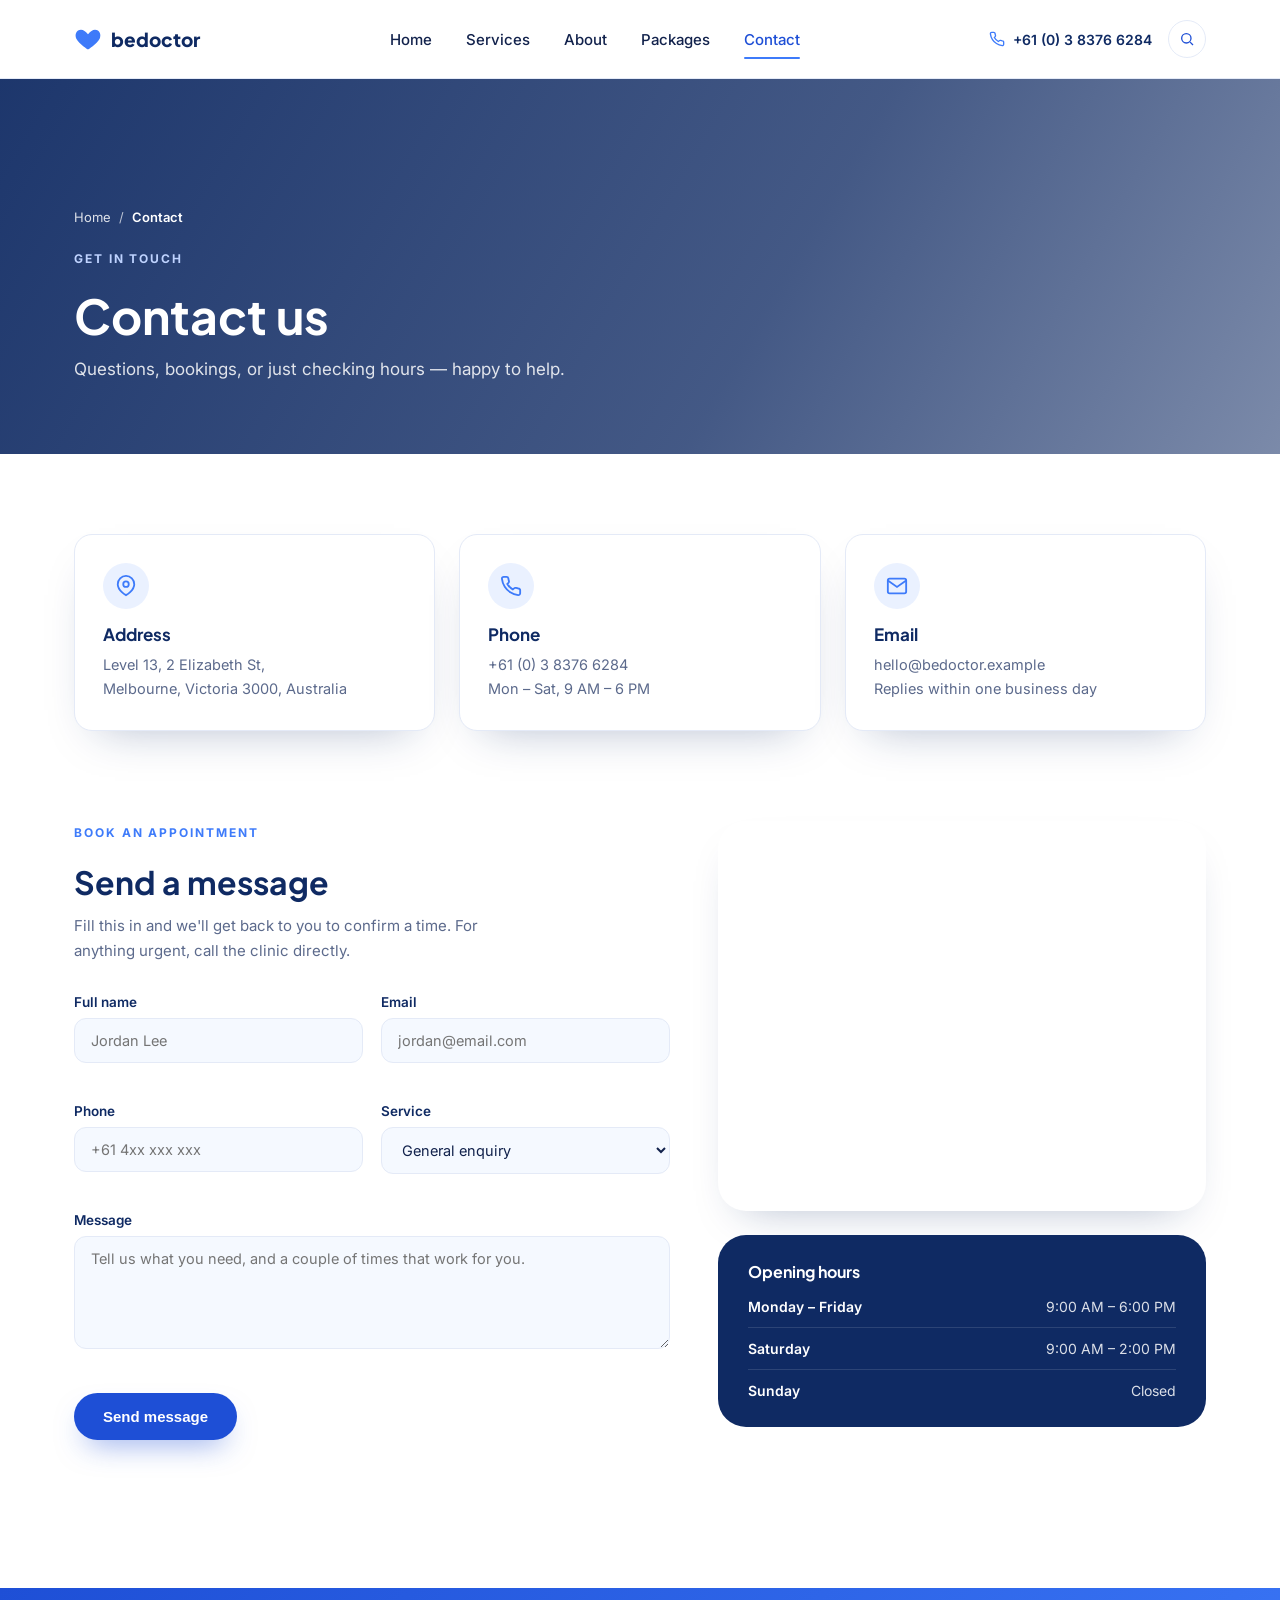
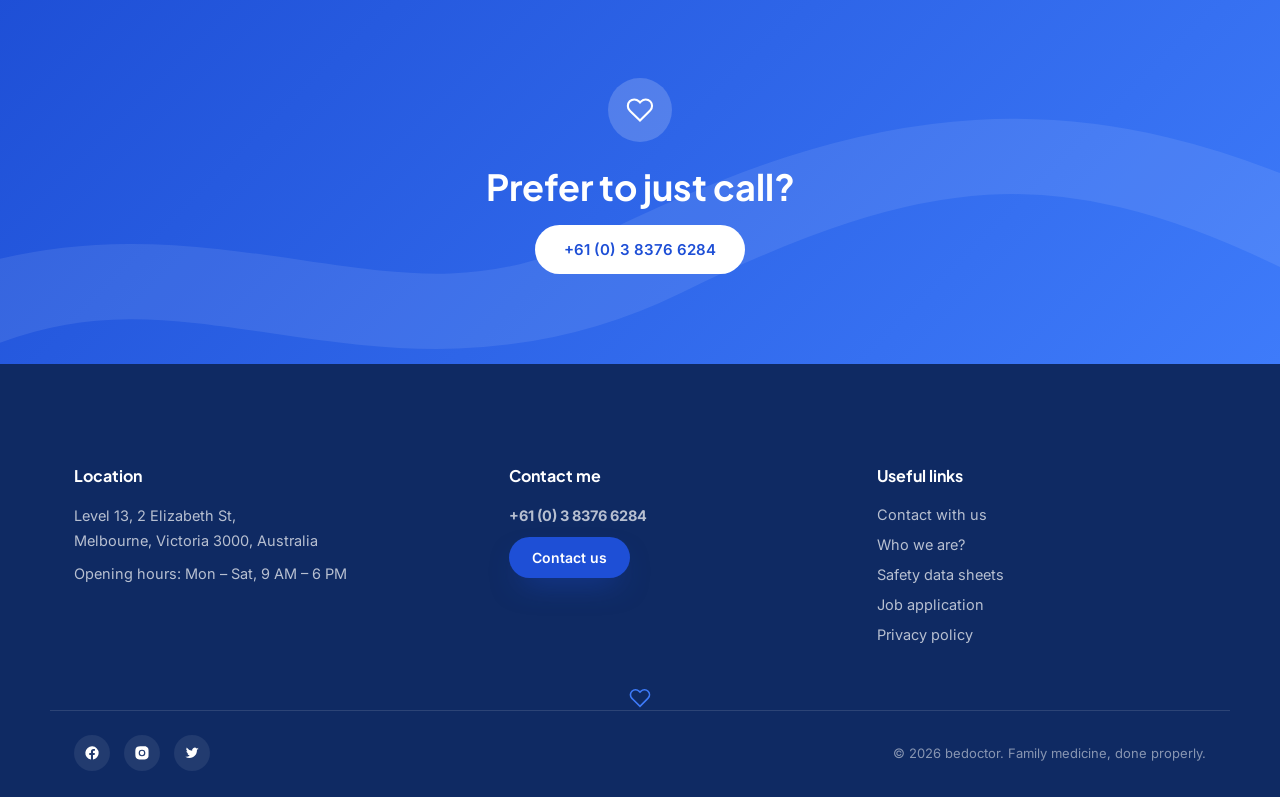
==== contact.html @ 6c44b344 "pages updated" ====
<!DOCTYPE html>
<html lang="en">
<head>
<meta charset="UTF-8">
<meta name="viewport" content="width=device-width, initial-scale=1.0">
<title>Contact — Bedoctor</title>
<link rel="preconnect" href="https://fonts.googleapis.com">
<link rel="preconnect" href="https://fonts.gstatic.com" crossorigin>
<link href="https://fonts.googleapis.com/css2?family=Plus+Jakarta+Sans:wght@400;500;600;700;800&family=Inter:wght@400;500;600&display=swap" rel="stylesheet">
<link rel="stylesheet" href="styles.css">
</head>
<body>

<header class="site-header" id="siteHeader">
  <div class="container header-inner">
    <a href="index.html" class="logo">
      <svg width="28" height="28" viewBox="0 0 24 24" fill="none" xmlns="http://www.w3.org/2000/svg">
        <path d="M12 21s-7.5-4.7-10-9.3C.4 8.1 2 4 6 4c2.2 0 3.7 1.3 6 4 2.3-2.7 3.8-4 6-4 4 0 5.6 4.1 4 7.7C19.5 16.3 12 21 12 21z" fill="url(#g)"/>
        <defs><linearGradient id="g" x1="0" y1="0" x2="24" y2="24"><stop stop-color="#3E7BFA"/><stop offset="1" stop-color="#1E4FD6"/></linearGradient></defs>
      </svg>
      <span>bedoctor</span>
    </a>

    <nav class="main-nav" id="mainNav">
      <a href="index.html">Home</a>
      <a href="index.html#services">Services</a>
      <a href="index.html#about">About</a>
      <a href="index.html#pricing">Packages</a>
      <a href="contact.html" class="active">Contact</a>
    </nav>

    <div class="header-actions">
      <div class="header-phone">
        <svg width="16" height="16" viewBox="0 0 24 24" fill="none" stroke="currentColor" stroke-width="2"><path d="M22 16.9v3a2 2 0 0 1-2.2 2 19.8 19.8 0 0 1-8.6-3.1 19.5 19.5 0 0 1-6-6A19.8 19.8 0 0 1 2.1 4.2 2 2 0 0 1 4.1 2h3a2 2 0 0 1 2 1.7c.1.9.3 1.8.6 2.7a2 2 0 0 1-.5 2.1L8 9.8a16 16 0 0 0 6 6l1.3-1.2a2 2 0 0 1 2.1-.5c.9.3 1.8.5 2.7.6a2 2 0 0 1 1.9 2.2z"/></svg>
        <span>+61 (0) 3 8376 6284</span>
      </div>
      <button class="btn-icon" aria-label="Search">
        <svg width="16" height="16" viewBox="0 0 24 24" fill="none" stroke="currentColor" stroke-width="2"><circle cx="11" cy="11" r="7"/><line x1="21" y1="21" x2="16.65" y2="16.65"/></svg>
      </button>
      <button class="hamburger" id="hamburger" aria-label="Menu" aria-expanded="false">
        <span></span><span></span><span></span>
      </button>
    </div>
  </div>
</header>


<section class="page-hero page-hero--compact">
  <div class="page-hero-bg" style="background-image:url('https://images.unsplash.com/photo-1519494026892-80bbd2d6fd0d?auto=format&fit=crop&w=1400&q=80')"></div>
  <div class="page-hero-overlay"></div>
  <div class="container page-hero-inner">
    <nav class="breadcrumb" aria-label="Breadcrumb">
      <a href="index.html">Home</a>
      <span>/</span>
      <span>Contact</span>
    </nav>
    <span class="eyebrow">GET IN TOUCH</span>
    <h1>Contact us</h1>
    <p class="page-hero-tagline">Questions, bookings, or just checking hours &mdash; happy to help.</p>
  </div>
</section>

<section class="contact-info">
  <div class="container contact-info-grid" data-reveal>
    <div class="contact-info-card">
      <span class="contact-icon"><svg width="22" height="22" viewBox="0 0 24 24" fill="none" stroke="#3E7BFA" stroke-width="2"><path d="M21 10c0 7-9 12-9 12s-9-5-9-12a9 9 0 0 1 18 0z"/><circle cx="12" cy="10" r="3"/></svg></span>
      <h3>Address</h3>
      <p>Level 13, 2 Elizabeth St,<br>Melbourne, Victoria 3000, Australia</p>
    </div>
    <div class="contact-info-card">
      <span class="contact-icon"><svg width="22" height="22" viewBox="0 0 24 24" fill="none" stroke="#3E7BFA" stroke-width="2"><path d="M22 16.9v3a2 2 0 0 1-2.2 2 19.8 19.8 0 0 1-8.6-3.1 19.5 19.5 0 0 1-6-6A19.8 19.8 0 0 1 2.1 4.2 2 2 0 0 1 4.1 2h3a2 2 0 0 1 2 1.7c.1.9.3 1.8.6 2.7a2 2 0 0 1-.5 2.1L8 9.8a16 16 0 0 0 6 6l1.3-1.2a2 2 0 0 1 2.1-.5c.9.3 1.8.5 2.7.6a2 2 0 0 1 1.9 2.2z"/></svg></span>
      <h3>Phone</h3>
      <p>+61 (0) 3 8376 6284<br>Mon &ndash; Sat, 9 AM &ndash; 6 PM</p>
    </div>
    <div class="contact-info-card">
      <span class="contact-icon"><svg width="22" height="22" viewBox="0 0 24 24" fill="none" stroke="#3E7BFA" stroke-width="2"><path d="M4 4h16v16H4z" opacity="0"/><path d="M22 6l-10 7L2 6"/><rect x="2" y="4" width="20" height="16" rx="2"/></svg></span>
      <h3>Email</h3>
      <p>hello@bedoctor.example<br>Replies within one business day</p>
    </div>
  </div>
</section>

<section class="contact-main">
  <div class="container contact-main-grid" data-reveal>
    <div class="contact-form-wrap">
      <span class="eyebrow">BOOK AN APPOINTMENT</span>
      <h2>Send a message</h2>
      <p class="contact-form-intro">Fill this in and we'll get back to you to confirm a time. For anything urgent, call the clinic directly.</p>

      <form id="contactForm" class="contact-form" novalidate>
        <div class="form-row">
          <div class="form-field">
            <label for="fullName">Full name</label>
            <input type="text" id="fullName" name="fullName" placeholder="Jordan Lee" required>
            <span class="field-error" id="err-fullName"></span>
          </div>
          <div class="form-field">
            <label for="email">Email</label>
            <input type="email" id="email" name="email" placeholder="jordan@email.com" required>
            <span class="field-error" id="err-email"></span>
          </div>
        </div>
        <div class="form-row">
          <div class="form-field">
            <label for="phone">Phone</label>
            <input type="tel" id="phone" name="phone" placeholder="+61 4xx xxx xxx">
            <span class="field-error" id="err-phone"></span>
          </div>
          <div class="form-field">
            <label for="service">Service</label>
            <select id="service" name="service">
              <option value="">General enquiry</option>
              <option value="Dental Department">Dental Department</option>
              <option value="Cardiology">Cardiology</option>
              <option value="Pediatrics">Pediatrics</option>
              <option value="X-Ray">X-Ray</option>
              <option value="Ear Treatment">Ear Treatment</option>
              <option value="Pregnancy">Pregnancy</option>
            </select>
          </div>
        </div>
        <div class="form-field">
          <label for="message">Message</label>
          <textarea id="message" name="message" rows="5" placeholder="Tell us what you need, and a couple of times that work for you." required></textarea>
          <span class="field-error" id="err-message"></span>
        </div>

        <button type="submit" class="btn btn-primary">Send message</button>
        <p class="form-status" id="formStatus" role="status" aria-live="polite"></p>
      </form>
    </div>

    <div class="contact-map-wrap">
      <div class="contact-map">
        <iframe
          title="Clinic location map"
          src="https://www.openstreetmap.org/export/embed.html?bbox=144.9531%2C-37.8236%2C144.9731%2C-37.8036&amp;layer=mapnik&amp;marker=-37.8136%2C144.9631"
          loading="lazy"
          referrerpolicy="no-referrer-when-downgrade">
        </iframe>
      </div>
      <div class="contact-hours-card">
        <h3>Opening hours</h3>
        <ul class="hours-list">
          <li><span>Monday &ndash; Friday</span><span>9:00 AM &ndash; 6:00 PM</span></li>
          <li><span>Saturday</span><span>9:00 AM &ndash; 2:00 PM</span></li>
          <li><span>Sunday</span><span>Closed</span></li>
        </ul>
      </div>
    </div>
  </div>
</section>

<section class="cta">
  <div class="cta-pattern" aria-hidden="true">
    <svg width="100%" height="100%" viewBox="0 0 600 300" preserveAspectRatio="none"><path d="M-20 260 C 100 180, 180 320, 300 220 S 500 100, 620 200" stroke="rgba(255,255,255,0.15)" stroke-width="60" fill="none"/></svg>
  </div>
  <div class="container cta-inner" data-reveal>
    <span class="cta-icon"><svg width="28" height="28" viewBox="0 0 24 24" fill="none" stroke="#fff" stroke-width="1.8"><path d="M20.8 4.6a5.5 5.5 0 0 0-7.8 0L12 5.6l-1-1a5.5 5.5 0 0 0-7.8 7.8l1 1L12 21l7.8-7.8 1-1a5.5 5.5 0 0 0 0-7.6z"/></svg></span>
    <h2>Prefer to just call?</h2>
    <a href="tel:+61383766284" class="btn btn-white">+61 (0) 3 8376 6284</a>
  </div>
</section>

<footer class="site-footer">
  <div class="container footer-grid">
    <div class="footer-col">
      <h4>Location</h4>
      <p>Level 13, 2 Elizabeth St,<br>Melbourne, Victoria 3000, Australia</p>
      <p class="footer-hours">Opening hours: Mon &ndash; Sat, 9 AM &ndash; 6 PM</p>
    </div>
    <div class="footer-col">
      <h4>Contact me</h4>
      <p class="footer-phone">+61 (0) 3 8376 6284</p>
      <a href="contact.html" class="btn btn-primary btn-sm">Contact us</a>
    </div>
    <div class="footer-col">
      <h4>Useful links</h4>
      <ul class="footer-links">
        <li><a href="contact.html">Contact with us</a></li>
        <li><a href="index.html#about">Who we are?</a></li>
        <li><a href="#">Safety data sheets</a></li>
        <li><a href="#">Job application</a></li>
        <li><a href="#">Privacy policy</a></li>
      </ul>
    </div>
  </div>

  <div class="footer-social">
    <svg width="22" height="22" viewBox="0 0 24 24" fill="none" stroke="#3E7BFA" stroke-width="1.8"><path d="M20.8 4.6a5.5 5.5 0 0 0-7.8 0L12 5.6l-1-1a5.5 5.5 0 0 0-7.8 7.8l1 1L12 21l7.8-7.8 1-1a5.5 5.5 0 0 0 0-7.6z"/></svg>
  </div>

  <div class="container footer-bottom">
    <div class="footer-social-links">
      <a href="#" aria-label="Facebook"><svg width="16" height="16" viewBox="0 0 24 24" fill="currentColor"><path d="M22 12a10 10 0 1 0-11.6 9.9v-7H7.9V12h2.5V9.8c0-2.5 1.5-3.9 3.8-3.9 1.1 0 2.2.2 2.2.2v2.4h-1.3c-1.2 0-1.6.8-1.6 1.6V12h2.8l-.4 2.9h-2.4v7A10 10 0 0 0 22 12z"/></svg></a>
      <a href="#" aria-label="Instagram"><svg width="16" height="16" viewBox="0 0 24 24" fill="currentColor"><path d="M12 2c2.7 0 3.1 0 4.1.06 1.1.05 1.8.2 2.4.45.7.27 1.2.62 1.7 1.13.5.5.86 1 1.13 1.7.24.6.4 1.3.45 2.4.05 1 .06 1.4.06 4.1s0 3.1-.06 4.1c-.05 1.1-.2 1.8-.45 2.4a4.6 4.6 0 0 1-1.13 1.7c-.5.5-1 .86-1.7 1.13-.6.24-1.3.4-2.4.45-1 .05-1.4.06-4.1.06s-3.1 0-4.1-.06c-1.1-.05-1.8-.2-2.4-.45a4.6 4.6 0 0 1-1.7-1.13 4.6 4.6 0 0 1-1.13-1.7c-.24-.6-.4-1.3-.45-2.4C2 15.1 2 14.7 2 12s0-3.1.06-4.1c.05-1.1.2-1.8.45-2.4.27-.7.62-1.2 1.13-1.7.5-.5 1-.86 1.7-1.13.6-.24 1.3-.4 2.4-.45C8.9 2 9.3 2 12 2zm0 5a5 5 0 1 0 0 10 5 5 0 0 0 0-10zm0 8.2a3.2 3.2 0 1 1 0-6.4 3.2 3.2 0 0 1 0 6.4zm5.2-8.4a1.2 1.2 0 1 1-2.4 0 1.2 1.2 0 0 1 2.4 0z"/></svg></a>
      <a href="#" aria-label="Twitter"><svg width="16" height="16" viewBox="0 0 24 24" fill="currentColor"><path d="M22 5.9c-.7.3-1.5.5-2.3.6.8-.5 1.5-1.3 1.8-2.3-.8.5-1.6.8-2.5 1a4 4 0 0 0-6.8 3.6A11.2 11.2 0 0 1 4 3.9a4 4 0 0 0 1.2 5.3c-.6 0-1.2-.2-1.7-.5v.1a4 4 0 0 0 3.2 3.9 4 4 0 0 1-1.8.1 4 4 0 0 0 3.7 2.8A8 8 0 0 1 2 17.6a11.3 11.3 0 0 0 6.1 1.8c7.3 0 11.3-6 11.3-11.3v-.5c.8-.5 1.5-1.2 2-2z"/></svg></a>
    </div>
    <p class="copyright">&copy; 2026 bedoctor. Family medicine, done properly.</p>
  </div>
</footer>

<script src="script.js"></script>
</body>
</html>
---- styles.css ----
/* =========================================================
   Tokens
========================================================= */
:root{
  --blue-900:#0F2A63;
  --blue-700:#1E4FD6;
  --blue-500:#3E7BFA;
  --blue-100:#EAF1FF;
  --blue-050:#F5F9FF;
  --ink:#12224C;
  --ink-soft:#5C6A8C;
  --white:#FFFFFF;
  --line:#E4EAF7;

  --font-display:'Plus Jakarta Sans', sans-serif;
  --font-body:'Inter', sans-serif;

  --radius-lg:28px;
  --radius-md:18px;
  --radius-sm:12px;

  --shadow-card: 0 20px 45px -25px rgba(15,42,99,0.35);
  --container: 1180px;
}

*,*::before,*::after{ box-sizing:border-box; }
html{ scroll-behavior:smooth; }
body{
  margin:0;
  font-family:var(--font-body);
  color:var(--ink);
  background:var(--white);
  -webkit-font-smoothing:antialiased;
}
img{ max-width:100%; display:block; }
a{ color:inherit; text-decoration:none; }
ul{ margin:0; padding:0; list-style:none; }
h1,h2,h3{ font-family:var(--font-display); margin:0; color:var(--blue-900); line-height:1.15; }
p{ margin:0; color:var(--ink-soft); line-height:1.7; }

.container{
  width:100%;
  max-width:var(--container);
  margin:0 auto;
  padding:0 24px;
}

.text-accent{ color:var(--blue-500); }

/* reveal-on-scroll */
[data-reveal]{
  opacity:0;
  transform:translateY(24px);
  transition:opacity .7s ease, transform .7s ease;
}
[data-reveal].is-visible{
  opacity:1;
  transform:translateY(0);
}
@media (prefers-reduced-motion:reduce){
  [data-reveal]{ opacity:1; transform:none; transition:none; }
  html{ scroll-behavior:auto; }
}

/* =========================================================
   Buttons
========================================================= */
.btn{
  display:inline-flex;
  align-items:center;
  justify-content:center;
  gap:8px;
  padding:14px 28px;
  border-radius:999px;
  font-weight:600;
  font-size:15px;
  border:1px solid transparent;
  cursor:pointer;
  transition:transform .2s ease, box-shadow .2s ease, background .2s ease, color .2s ease;
  white-space:nowrap;
}
.btn:focus-visible{ outline:3px solid var(--blue-500); outline-offset:3px; }
.btn-primary{
  background:var(--blue-700);
  color:var(--white);
  box-shadow:0 14px 30px -12px rgba(30,79,214,0.55);
}
.btn-primary:hover{ transform:translateY(-2px); box-shadow:0 18px 34px -12px rgba(30,79,214,0.6); }
.btn-ghost{
  background:transparent;
  color:var(--blue-900);
  border-color:var(--line);
}
.btn-ghost:hover{ border-color:var(--blue-500); color:var(--blue-700); }
.btn-outline{
  width:100%;
  background:var(--white);
  color:var(--blue-700);
  border-color:var(--blue-100);
}
.btn-outline:hover{ background:var(--blue-100); }
.btn-white{
  background:var(--white);
  color:var(--blue-700);
}
.btn-white:hover{ transform:translateY(-2px); }
.btn-sm{ padding:11px 22px; font-size:14px; }

/* =========================================================
   Header
========================================================= */
.site-header{
  position:sticky; top:0; z-index:100;
  background:rgba(255,255,255,0.85);
  backdrop-filter:blur(10px);
  border-bottom:1px solid var(--line);
}
.header-inner{
  display:flex; align-items:center; justify-content:space-between;
  height:78px;
}
.logo{ display:flex; align-items:center; gap:9px; font-family:var(--font-display); font-weight:800; font-size:19px; color:var(--blue-900); }
.main-nav{ display:flex; align-items:center; gap:34px; }
.main-nav a{ font-size:15px; font-weight:500; color:var(--ink); position:relative; padding:6px 0; }
.main-nav a.active,
.main-nav a:hover{ color:var(--blue-700); }
.main-nav a.active::after{
  content:''; position:absolute; left:0; right:0; bottom:-4px; height:2px; background:var(--blue-500); border-radius:2px;
}
.header-actions{ display:flex; align-items:center; gap:16px; }
.header-phone{ display:flex; align-items:center; gap:8px; font-weight:600; font-size:14px; color:var(--blue-900); }
.header-phone svg{ color:var(--blue-500); }
.btn-icon{
  width:38px; height:38px; border-radius:50%;
  border:1px solid var(--line); background:var(--white);
  display:flex; align-items:center; justify-content:center; color:var(--blue-700); cursor:pointer;
}
.hamburger{ display:none; flex-direction:column; gap:5px; width:38px; height:38px; border:none; background:none; cursor:pointer; align-items:center; justify-content:center; }
.hamburger span{ width:20px; height:2px; background:var(--blue-900); border-radius:2px; transition:.25s; }

/* =========================================================
   Hero
========================================================= */
.hero{
  position:relative;
  background:radial-gradient(circle at 18% 20%, #FDEDE6 0%, rgba(253,237,230,0) 45%), var(--blue-050);
  padding:76px 0 90px;
  overflow:hidden;
}
.hero-inner{
  display:grid;
  grid-template-columns:1fr 1fr;
  align-items:center;
  gap:40px;
}
.eyebrow{
  display:inline-block;
  font-size:12px;
  font-weight:700;
  letter-spacing:.16em;
  color:var(--blue-500);
  margin-bottom:16px;
}
.eyebrow.center{ display:block; text-align:center; }
.hero-copy h1{
  font-size:clamp(34px, 4.6vw, 52px);
  font-weight:800;
  max-width:560px;
  margin-bottom:32px;
}
.hero-actions{ display:flex; gap:16px; flex-wrap:wrap; }

.hero-figure{ position:relative; display:flex; justify-content:center; }
.hero-blob{
  position:absolute; inset:0;
  background:linear-gradient(160deg, var(--blue-500), var(--blue-700));
  border-radius:46% 54% 62% 38% / 50% 45% 55% 50%;
  transform:scale(1.02);
  z-index:0;
}
.hero-photo{
  position:relative; z-index:1;
  width:78%;
  border-radius:46% 54% 62% 38% / 50% 45% 55% 50%;
  object-fit:cover;
  aspect-ratio:3/4;
}
.floaty{
  position:absolute;
  width:52px; height:52px;
  background:var(--white);
  border-radius:50%;
  display:flex; align-items:center; justify-content:center;
  box-shadow:var(--shadow-card);
  z-index:2;
}
.floaty-1{ top:8%; right:6%; }
.floaty-2{ bottom:20%; left:0; }
.floaty-3{ bottom:6%; right:14%; }

/* =========================================================
   Quote
========================================================= */
.quote-section{ padding:100px 0; }
.quote-inner{
  display:grid;
  grid-template-columns:200px 1fr;
  gap:56px;
  align-items:center;
}
.quote-avatar{
  width:200px; height:200px; border-radius:50%;
  overflow:hidden; background:var(--blue-100);
}
.quote-avatar img{ width:100%; height:100%; object-fit:cover; }
.quote-mark{ display:block; margin-bottom:18px; }
.quote-body p{ font-size:22px; color:var(--blue-900); font-weight:500; line-height:1.6; max-width:640px; }
.quote-author{ display:flex; align-items:center; gap:16px; margin-top:24px; font-weight:700; color:var(--blue-900); }
.quote-author .rule{ width:36px; height:2px; background:var(--blue-500); display:inline-block; }

/* =========================================================
   Specializations
========================================================= */
.specializations{ background:var(--blue-050); padding:100px 0; }
.section-head{ max-width:620px; margin:0 auto 56px; text-align:center; }
.section-head h2{ font-size:clamp(28px,3.4vw,38px); margin:14px 0; }
.section-head p{ font-size:16px; }

.cards-grid{
  display:grid;
  grid-template-columns:repeat(3, 1fr);
  gap:28px;
}
.service-card{
  background:var(--white);
  border-radius:var(--radius-lg);
  padding:20px 20px 28px;
  box-shadow:var(--shadow-card);
  transition:transform .25s ease, box-shadow .25s ease;
}
.service-card:hover{ transform:translateY(-6px); box-shadow:0 26px 50px -20px rgba(15,42,99,0.4); }
.service-img{ border-radius:var(--radius-md); overflow:hidden; aspect-ratio:4/3; margin-bottom:20px; }
.service-img img{ width:100%; height:100%; object-fit:cover; transition:transform .5s ease; }
.service-card:hover .service-img img{ transform:scale(1.06); }
.service-card h3{ font-size:19px; margin-bottom:8px; }
.service-card p{ font-size:14.5px; margin-bottom:18px; }
.card-link{ display:inline-flex; align-items:center; gap:6px; font-weight:600; font-size:14px; color:var(--blue-700); }
.card-link svg{ transition:transform .2s ease; }
.card-link:hover svg{ transform:translateX(3px); }

/* =========================================================
   Why choose me
========================================================= */
.why-choose{ position:relative; padding:110px 0; overflow:hidden; color:var(--white); }
.why-bg{
  position:absolute; inset:0;
  background-size:cover; background-position:center;
  filter:saturate(0.9);
}
.why-overlay{
  position:absolute; inset:0;
  background:linear-gradient(100deg, rgba(15,42,99,0.92) 0%, rgba(15,42,99,0.7) 55%, rgba(15,42,99,0.45) 100%);
}
.why-inner{
  position:relative; z-index:1;
  display:grid;
  grid-template-columns:0.9fr 1.1fr;
  gap:48px;
  align-items:start;
}
.why-inner h2{ color:var(--white); font-size:clamp(28px,3.6vw,40px); margin-bottom:28px; }
.why-points{ display:grid; grid-template-columns:repeat(3,1fr); gap:28px; }
.why-num{ display:block; font-family:var(--font-display); font-size:34px; font-weight:800; color:rgba(255,255,255,0.4); margin-bottom:10px; }
.why-point p{ color:rgba(255,255,255,0.88); font-size:14.5px; }

/* =========================================================
   Facility
========================================================= */
.facility{ padding:100px 0; }
.facility-grid{
  display:grid;
  grid-template-columns:1fr 1fr;
  border-radius:var(--radius-lg);
  overflow:hidden;
  box-shadow:var(--shadow-card);
}
.facility-photo{ height:100%; min-height:380px; }
.facility-photo img{ width:100%; height:100%; object-fit:cover; }
.facility-info{
  background:var(--blue-050);
  padding:56px 48px;
  display:flex; flex-direction:column; justify-content:center; gap:18px;
}
.pin-icon{ width:52px; height:52px; border-radius:50%; background:var(--white); display:flex; align-items:center; justify-content:center; box-shadow:var(--shadow-card); }
.facility-info h3{ font-size:26px; line-height:1.35; }
.facility-address{ font-size:15px; }
.facility-info .btn{ width:fit-content; margin-top:8px; }

/* =========================================================
   Pricing
========================================================= */
.pricing{ padding:100px 0; background:var(--blue-050); }
.pricing-grid{
  display:grid;
  grid-template-columns:repeat(3,1fr);
  gap:28px;
  align-items:stretch;
}
.price-card{
  background:var(--white);
  border-radius:var(--radius-lg);
  padding:36px 30px;
  box-shadow:var(--shadow-card);
  display:flex; flex-direction:column; gap:14px;
  transition:transform .25s ease;
}
.price-card:hover{ transform:translateY(-6px); }
.price-card--highlight{
  background:linear-gradient(160deg, var(--blue-500), var(--blue-700));
  color:var(--white);
}
.price-icon{ width:48px; height:48px; border-radius:50%; background:var(--blue-100); display:flex; align-items:center; justify-content:center; }
.price-icon.light{ background:rgba(255,255,255,0.2); }
.price-tag{ font-size:12px; font-weight:700; letter-spacing:.12em; color:var(--blue-500); }
.price-card--highlight .price-tag{ color:rgba(255,255,255,0.85); }
.price-amount{ font-family:var(--font-display); font-size:44px; font-weight:800; color:var(--blue-900); }
.price-card--highlight .price-amount{ color:var(--white); }
.price-amount .cur{ font-size:22px; vertical-align:top; margin-right:2px; }
.price-amount .per{ font-size:16px; font-weight:500; color:var(--ink-soft); }
.price-card--highlight .price-amount .per{ color:rgba(255,255,255,0.75); }
.price-features{ display:flex; flex-direction:column; gap:10px; margin:8px 0 6px; flex:1; }
.price-features li{ font-size:14.5px; padding-left:22px; position:relative; color:var(--ink-soft); }
.price-card--highlight .price-features li{ color:rgba(255,255,255,0.9); }
.price-features li::before{
  content:''; position:absolute; left:0; top:7px; width:12px; height:12px;
  background:var(--blue-500);
  -webkit-mask:url("data:image/svg+xml,%3Csvg xmlns='http://www.w3.org/2000/svg' viewBox='0 0 24 24'%3E%3Cpath d='M20 6L9 17l-5-5' fill='none' stroke='black' stroke-width='3'/%3E%3C/svg%3E") center/contain no-repeat;
  mask:url("data:image/svg+xml,%3Csvg xmlns='http://www.w3.org/2000/svg' viewBox='0 0 24 24'%3E%3Cpath d='M20 6L9 17l-5-5' fill='none' stroke='black' stroke-width='3'/%3E%3C/svg%3E") center/contain no-repeat;
}
.price-card--highlight .price-features li::before{ background:var(--white); }

/* =========================================================
   Patients
========================================================= */
.patients{ padding:110px 0; }
.patients-grid{
  display:grid;
  grid-template-columns:1fr 1fr;
  gap:56px;
  align-items:center;
}
.patients-stat{ font-family:var(--font-display); font-size:56px; font-weight:800; color:var(--blue-500); margin:10px 0; }
.patients-copy h2{ font-size:clamp(26px,3vw,34px); margin-bottom:16px; }
.patients-copy p{ max-width:440px; margin-bottom:26px; }
.patients-signature strong{ display:block; color:var(--blue-900); font-size:15px; }
.patients-signature span{ font-size:13px; color:var(--ink-soft); }

.patients-photos{ position:relative; height:320px; display:flex; align-items:center; justify-content:center; }
.patient-photo{
  position:absolute; width:150px; height:190px; object-fit:cover;
  border-radius:var(--radius-md);
  box-shadow:var(--shadow-card);
  border:6px solid var(--white);
}
.p1{ left:6%; top:8%; transform:rotate(-6deg); z-index:1; }
.p2{ left:32%; top:0; z-index:2; }
.p3{ left:58%; top:10%; transform:rotate(6deg); z-index:1; }
.rating-chip{
  position:absolute; bottom:0; right:2%;
  background:var(--white);
  border-radius:999px;
  box-shadow:var(--shadow-card);
  padding:10px 18px 10px 14px;
  display:flex; align-items:center; gap:10px;
  z-index:3;
}
.rating-num{ font-family:var(--font-display); font-weight:800; color:var(--blue-500); font-size:18px; }
.rating-label{ font-size:11.5px; color:var(--ink-soft); max-width:110px; line-height:1.3; }

/* =========================================================
   CTA
========================================================= */
.cta{
  position:relative;
  overflow:hidden;
  background:linear-gradient(135deg, var(--blue-700), var(--blue-500));
  padding:90px 0;
  text-align:center;
  color:var(--white);
}
.cta-pattern{ position:absolute; inset:0; opacity:.6; }
.cta-inner{ position:relative; z-index:1; display:flex; flex-direction:column; align-items:center; gap:18px; }
.cta-icon{ width:64px; height:64px; border-radius:50%; background:rgba(255,255,255,0.18); display:flex; align-items:center; justify-content:center; margin-bottom:6px; }
.cta h2{ color:var(--white); font-size:clamp(26px,3.4vw,36px); max-width:600px; }

/* =========================================================
   Footer
========================================================= */
.site-footer{ background:var(--blue-900); color:rgba(255,255,255,0.75); padding:80px 0 0; }
.footer-grid{
  display:grid;
  grid-template-columns:1.2fr 1fr 1fr;
  gap:40px;
  padding-bottom:56px;
  border-bottom:1px solid rgba(255,255,255,0.12);
}
.footer-col h4{ color:var(--white); font-family:var(--font-display); font-size:16px; margin-bottom:18px; }
.footer-col p{ color:rgba(255,255,255,0.7); font-size:14.5px; margin-bottom:8px; }
.footer-phone{ font-size:20px; font-weight:700; color:var(--white); margin-bottom:16px; }
.footer-links li{ margin-bottom:10px; }
.footer-links a{ font-size:14.5px; color:rgba(255,255,255,0.7); }
.footer-links a:hover{ color:var(--white); }
.footer-social{ display:flex; justify-content:center; margin-top:-24px; }
.footer-social svg{ background:var(--blue-900); padding:0; }
.footer-bottom{
  display:flex; align-items:center; justify-content:space-between;
  padding:26px 24px; flex-wrap:wrap; gap:16px;
}
.footer-social-links{ display:flex; gap:14px; }
.footer-social-links a{
  width:36px; height:36px; border-radius:50%;
  background:rgba(255,255,255,0.08);
  display:flex; align-items:center; justify-content:center;
  color:var(--white);
}
.footer-social-links a:hover{ background:var(--blue-500); }
.copyright{ font-size:13px; color:rgba(255,255,255,0.5); }

/* =========================================================
   Responsive
========================================================= */
@media (max-width: 980px){
  .hero-inner, .quote-inner, .why-inner, .facility-grid, .patients-grid{
    grid-template-columns:1fr;
  }
  .quote-inner{ text-align:center; }
  .quote-avatar{ margin:0 auto; }
  .quote-author{ justify-content:center; }
  .cards-grid{ grid-template-columns:repeat(2,1fr); }
  .pricing-grid{ grid-template-columns:1fr; max-width:420px; margin:0 auto; }
  .why-points{ grid-template-columns:1fr; }
  .facility-photo{ min-height:280px; }
  .footer-grid{ grid-template-columns:1fr; }
  .patients-photos{ margin-top:20px; }
}

@media (max-width: 860px){
  .main-nav, .header-phone{ display:none; }
  .hamburger{ display:flex; }
  .main-nav.is-open{
    display:flex; flex-direction:column;
    position:absolute; top:78px; left:0; right:0;
    background:var(--white); padding:20px 24px; gap:16px;
    border-bottom:1px solid var(--line);
  }
}

@media (max-width: 620px){
  .cards-grid{ grid-template-columns:1fr; }
  .hero{ padding:56px 0 64px; }
  .hero-photo{ width:90%; }
  .floaty{ width:42px; height:42px; }
  .p1,.p2,.p3{ width:110px; height:140px; }
  .patients-photos{ height:240px; }
  .footer-bottom{ flex-direction:column; text-align:center; }
}

/* =========================================================
   Inner page hero (services / contact)
========================================================= */
.page-hero{
  position:relative;
  overflow:hidden;
  color:var(--white);
  padding:150px 0 90px;
}
.page-hero--compact{ padding:130px 0 70px; }
.page-hero-bg{
  position:absolute; inset:0;
  background-size:cover; background-position:center;
}
.page-hero-overlay{
  position:absolute; inset:0;
  background:linear-gradient(120deg, rgba(15,42,99,0.94) 0%, rgba(15,42,99,0.78) 60%, rgba(15,42,99,0.55) 100%);
}
.page-hero-inner{ position:relative; z-index:1; }
.page-hero .eyebrow{ color:#BFD3FF; }
.page-hero h1{ color:var(--white); font-size:clamp(32px,4.4vw,48px); margin:6px 0 12px; }
.page-hero-tagline{ color:rgba(255,255,255,0.85); font-size:17px; max-width:520px; }

.breadcrumb{
  display:flex; align-items:center; gap:8px;
  font-size:13px; color:rgba(255,255,255,0.7);
  margin-bottom:22px;
}
.breadcrumb a{ color:rgba(255,255,255,0.85); }
.breadcrumb a:hover{ color:var(--white); }
.breadcrumb span:last-child{ color:var(--white); font-weight:600; }

/* =========================================================
   Service detail
========================================================= */
.service-detail{ padding:100px 0; }
.service-detail-grid{
  display:grid;
  grid-template-columns:1fr 0.9fr;
  gap:56px;
  align-items:center;
}
.service-detail-copy h2{ font-size:clamp(26px,3vw,34px); margin-bottom:16px; }
.service-detail-copy > p{ font-size:16px; margin-bottom:26px; max-width:520px; }
.feature-list{ display:flex; flex-direction:column; gap:14px; margin-bottom:32px; }
.feature-list li{
  display:flex; align-items:flex-start; gap:12px;
  font-size:15px; color:var(--ink); font-weight:500;
}
.feature-list .check{
  flex:0 0 22px; width:22px; height:22px; border-radius:50%;
  background:var(--blue-100); position:relative; margin-top:1px;
}
.feature-list .check::after{
  content:''; position:absolute; inset:0;
  background:var(--blue-500);
  -webkit-mask:url("data:image/svg+xml,%3Csvg xmlns='http://www.w3.org/2000/svg' viewBox='0 0 24 24'%3E%3Cpath d='M20 6L9 17l-5-5' fill='none' stroke='black' stroke-width='3'/%3E%3C/svg%3E") center/50% no-repeat;
  mask:url("data:image/svg+xml,%3Csvg xmlns='http://www.w3.org/2000/svg' viewBox='0 0 24 24'%3E%3Cpath d='M20 6L9 17l-5-5' fill='none' stroke='black' stroke-width='3'/%3E%3C/svg%3E") center/50% no-repeat;
}
.service-detail-photo img{
  border-radius:var(--radius-lg);
  aspect-ratio:4/3.4;
  object-fit:cover;
  box-shadow:var(--shadow-card);
}

/* Light "why" variant used on service pages */
.why-choose--light{ background:var(--blue-050); color:var(--ink); padding:90px 0; }
.why-choose--light .why-bg,
.why-choose--light .why-overlay{ display:none; }
.why-inner--light{ align-items:start; }
.why-inner--light .eyebrow{ color:var(--blue-500); }
.why-inner--light h2{ color:var(--blue-900); font-size:clamp(26px,3.2vw,34px); }
.why-choose--light .why-num{ color:var(--blue-100); }
.why-choose--light .why-point h3{ color:var(--blue-900); font-size:17px; margin:4px 0 8px; }
.why-choose--light .why-point p{ color:var(--ink-soft); }

/* =========================================================
   Contact page
========================================================= */
.contact-info{ padding:80px 0 20px; }
.contact-info-grid{
  display:grid;
  grid-template-columns:repeat(3,1fr);
  gap:24px;
}
.contact-info-card{
  background:var(--white);
  border:1px solid var(--line);
  border-radius:var(--radius-md);
  padding:28px;
  box-shadow:var(--shadow-card);
}
.contact-icon{
  width:46px; height:46px; border-radius:50%;
  background:var(--blue-100);
  display:flex; align-items:center; justify-content:center;
  margin-bottom:16px;
}
.contact-info-card h3{ font-size:17px; margin-bottom:8px; }
.contact-info-card p{ font-size:14.5px; }

.contact-main{ padding:70px 0 110px; }
.contact-main-grid{
  display:grid;
  grid-template-columns:1.1fr 0.9fr;
  gap:48px;
  align-items:start;
}
.contact-form-wrap h2{ font-size:clamp(26px,3vw,32px); margin:8px 0 12px; }
.contact-form-intro{ font-size:15px; margin-bottom:30px; max-width:460px; }

.contact-form{ display:flex; flex-direction:column; gap:18px; }
.form-row{ display:grid; grid-template-columns:1fr 1fr; gap:18px; }
.form-field{ display:flex; flex-direction:column; gap:8px; }
.form-field label{ font-size:13.5px; font-weight:600; color:var(--blue-900); }
.form-field input,
.form-field select,
.form-field textarea{
  font-family:var(--font-body);
  font-size:14.5px;
  padding:13px 16px;
  border-radius:var(--radius-sm);
  border:1px solid var(--line);
  background:var(--blue-050);
  color:var(--ink);
  resize:vertical;
  transition:border-color .2s ease, box-shadow .2s ease;
}
.form-field input:focus,
.form-field select:focus,
.form-field textarea:focus{
  outline:none;
  border-color:var(--blue-500);
  box-shadow:0 0 0 3px rgba(62,123,250,0.18);
}
.form-field.has-error input,
.form-field.has-error textarea{ border-color:#E1554A; }
.field-error{
  font-size:12.5px; color:#E1554A; min-height:14px; display:block;
}
.contact-form .btn{ align-self:flex-start; margin-top:4px; }
.form-status{
  font-size:14px; font-weight:600; min-height:20px; margin:0;
}
.form-status.success{ color:#1E9E63; }
.form-status.error{ color:#E1554A; }

.contact-map-wrap{ display:flex; flex-direction:column; gap:24px; }
.contact-map{
  border-radius:var(--radius-lg);
  overflow:hidden;
  box-shadow:var(--shadow-card);
  aspect-ratio:4/3.2;
}
.contact-map iframe{ width:100%; height:100%; border:0; display:block; }
.contact-hours-card{
  background:var(--blue-900);
  color:var(--white);
  border-radius:var(--radius-lg);
  padding:28px 30px;
}
.contact-hours-card h3{ color:var(--white); font-size:16px; margin-bottom:16px; }
.hours-list{ display:flex; flex-direction:column; gap:12px; }
.hours-list li{
  display:flex; justify-content:space-between;
  font-size:14px; color:rgba(255,255,255,0.85);
  padding-bottom:12px;
  border-bottom:1px solid rgba(255,255,255,0.12);
}
.hours-list li:last-child{ border-bottom:none; padding-bottom:0; }
.hours-list li span:first-child{ font-weight:600; color:var(--white); }

/* =========================================================
   Responsive — inner pages
========================================================= */
@media (max-width: 980px){
  .service-detail-grid{ grid-template-columns:1fr; }
  .service-detail-photo{ order:-1; }
  .why-inner--light .why-points{ grid-template-columns:1fr; }
  .contact-main-grid{ grid-template-columns:1fr; }
  .contact-info-grid{ grid-template-columns:1fr; }
}

@media (max-width: 620px){
  .page-hero{ padding:130px 0 60px; }
  .form-row{ grid-template-columns:1fr; }
  .contact-form .btn{ width:100%; }
}
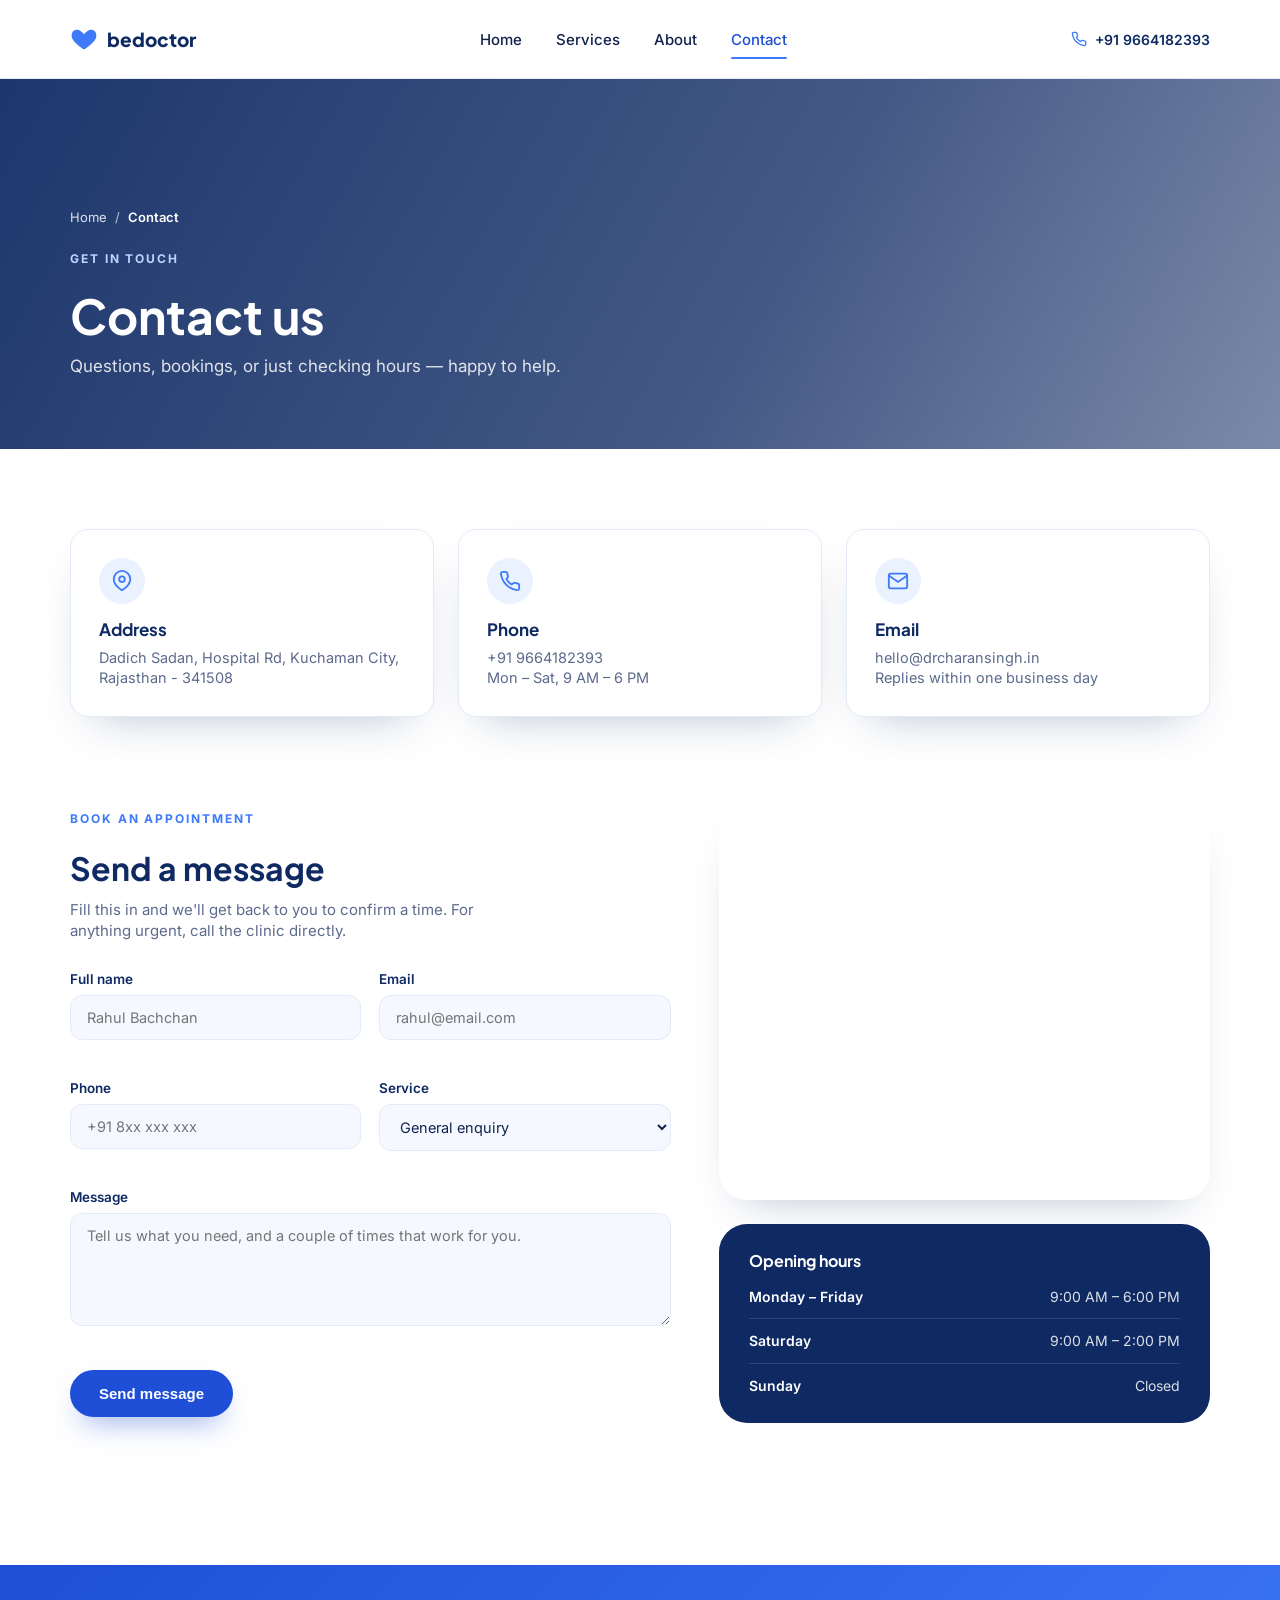
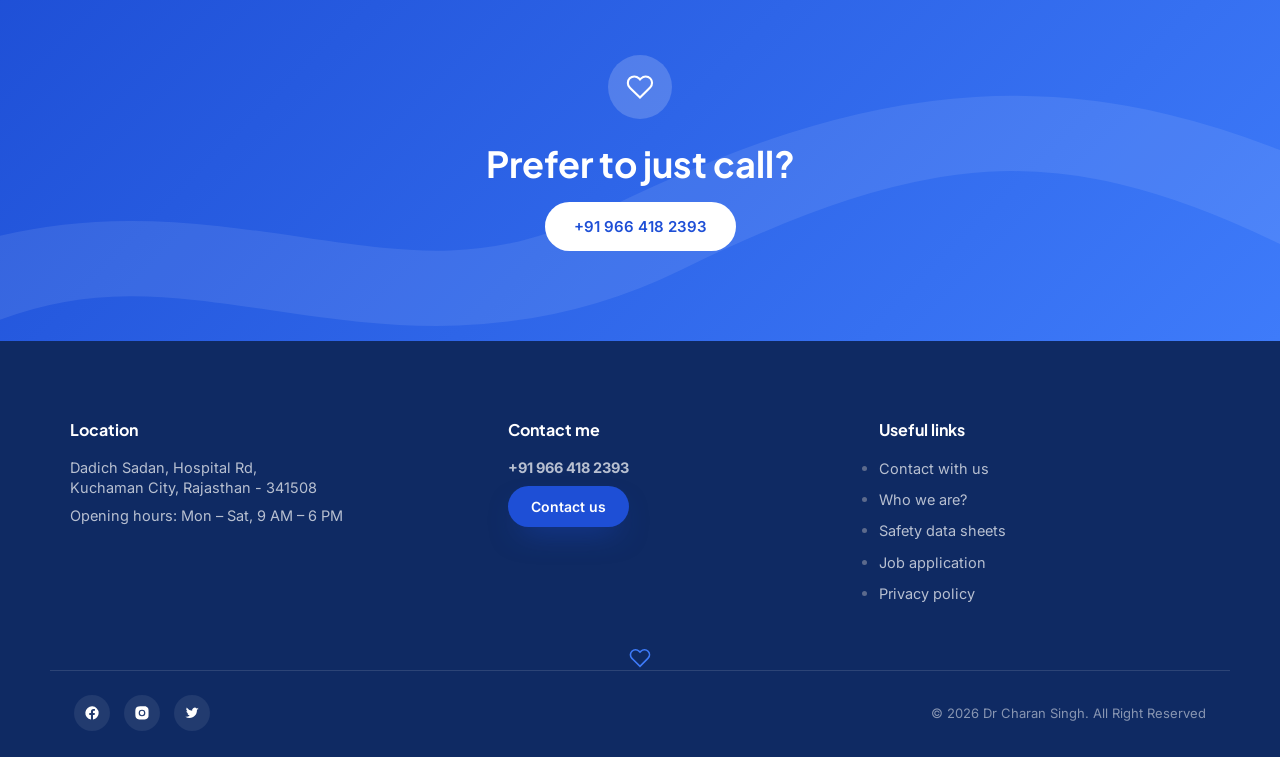
==== commit e807dd96: "service pages added" ====
--- a/contact.html
+++ b/contact.html
@@ -3,7 +3,7 @@
 <head>
 <meta charset="UTF-8">
 <meta name="viewport" content="width=device-width, initial-scale=1.0">
-<title>Contact — Bedoctor</title>
+<title>Contact - Dr Charan Singh</title>
 <link rel="preconnect" href="https://fonts.googleapis.com">
 <link rel="preconnect" href="https://fonts.gstatic.com" crossorigin>
 <link href="https://fonts.googleapis.com/css2?family=Plus+Jakarta+Sans:wght@400;500;600;700;800&family=Inter:wght@400;500;600&display=swap" rel="stylesheet">
@@ -25,18 +25,14 @@
       <a href="index.html">Home</a>
       <a href="index.html#services">Services</a>
       <a href="index.html#about">About</a>
-      <a href="index.html#pricing">Packages</a>
       <a href="contact.html" class="active">Contact</a>
     </nav>
 
     <div class="header-actions">
       <div class="header-phone">
         <svg width="16" height="16" viewBox="0 0 24 24" fill="none" stroke="currentColor" stroke-width="2"><path d="M22 16.9v3a2 2 0 0 1-2.2 2 19.8 19.8 0 0 1-8.6-3.1 19.5 19.5 0 0 1-6-6A19.8 19.8 0 0 1 2.1 4.2 2 2 0 0 1 4.1 2h3a2 2 0 0 1 2 1.7c.1.9.3 1.8.6 2.7a2 2 0 0 1-.5 2.1L8 9.8a16 16 0 0 0 6 6l1.3-1.2a2 2 0 0 1 2.1-.5c.9.3 1.8.5 2.7.6a2 2 0 0 1 1.9 2.2z"/></svg>
-        <span>+61 (0) 3 8376 6284</span>
+        <span>+91 9664182393</span>
       </div>
-      <button class="btn-icon" aria-label="Search">
-        <svg width="16" height="16" viewBox="0 0 24 24" fill="none" stroke="currentColor" stroke-width="2"><circle cx="11" cy="11" r="7"/><line x1="21" y1="21" x2="16.65" y2="16.65"/></svg>
-      </button>
       <button class="hamburger" id="hamburger" aria-label="Menu" aria-expanded="false">
         <span></span><span></span><span></span>
       </button>
@@ -65,17 +61,17 @@
     <div class="contact-info-card">
       <span class="contact-icon"><svg width="22" height="22" viewBox="0 0 24 24" fill="none" stroke="#3E7BFA" stroke-width="2"><path d="M21 10c0 7-9 12-9 12s-9-5-9-12a9 9 0 0 1 18 0z"/><circle cx="12" cy="10" r="3"/></svg></span>
       <h3>Address</h3>
-      <p>Level 13, 2 Elizabeth St,<br>Melbourne, Victoria 3000, Australia</p>
+      <p>Dadich Sadan, Hospital Rd, Kuchaman City, Rajasthan - 341508</p>
     </div>
     <div class="contact-info-card">
       <span class="contact-icon"><svg width="22" height="22" viewBox="0 0 24 24" fill="none" stroke="#3E7BFA" stroke-width="2"><path d="M22 16.9v3a2 2 0 0 1-2.2 2 19.8 19.8 0 0 1-8.6-3.1 19.5 19.5 0 0 1-6-6A19.8 19.8 0 0 1 2.1 4.2 2 2 0 0 1 4.1 2h3a2 2 0 0 1 2 1.7c.1.9.3 1.8.6 2.7a2 2 0 0 1-.5 2.1L8 9.8a16 16 0 0 0 6 6l1.3-1.2a2 2 0 0 1 2.1-.5c.9.3 1.8.5 2.7.6a2 2 0 0 1 1.9 2.2z"/></svg></span>
       <h3>Phone</h3>
-      <p>+61 (0) 3 8376 6284<br>Mon &ndash; Sat, 9 AM &ndash; 6 PM</p>
+      <p>+91 9664182393<br>Mon &ndash; Sat, 9 AM &ndash; 6 PM</p>
     </div>
     <div class="contact-info-card">
       <span class="contact-icon"><svg width="22" height="22" viewBox="0 0 24 24" fill="none" stroke="#3E7BFA" stroke-width="2"><path d="M4 4h16v16H4z" opacity="0"/><path d="M22 6l-10 7L2 6"/><rect x="2" y="4" width="20" height="16" rx="2"/></svg></span>
       <h3>Email</h3>
-      <p>hello@bedoctor.example<br>Replies within one business day</p>
+      <p>hello@drcharansingh.in<br>Replies within one business day</p>
     </div>
   </div>
 </section>
@@ -91,31 +87,31 @@
         <div class="form-row">
           <div class="form-field">
             <label for="fullName">Full name</label>
-            <input type="text" id="fullName" name="fullName" placeholder="Jordan Lee" required>
+            <input type="text" id="fullName" name="fullName" placeholder="Rahul Bachchan" required>
             <span class="field-error" id="err-fullName"></span>
           </div>
           <div class="form-field">
             <label for="email">Email</label>
-            <input type="email" id="email" name="email" placeholder="jordan@email.com" required>
+            <input type="email" id="email" name="email" placeholder="rahul@email.com" required>
             <span class="field-error" id="err-email"></span>
           </div>
         </div>
         <div class="form-row">
           <div class="form-field">
             <label for="phone">Phone</label>
-            <input type="tel" id="phone" name="phone" placeholder="+61 4xx xxx xxx">
+            <input type="tel" id="phone" name="phone" placeholder="+91 8xx xxx xxx">
             <span class="field-error" id="err-phone"></span>
           </div>
           <div class="form-field">
             <label for="service">Service</label>
             <select id="service" name="service">
               <option value="">General enquiry</option>
-              <option value="Dental Department">Dental Department</option>
-              <option value="Cardiology">Cardiology</option>
-              <option value="Pediatrics">Pediatrics</option>
-              <option value="X-Ray">X-Ray</option>
-              <option value="Ear Treatment">Ear Treatment</option>
-              <option value="Pregnancy">Pregnancy</option>
+              <option value="Dental Department">Laser Piles Treatment</option>
+              <option value="Cardiology">Laser Fistula & Fissure Surgery</option>
+              <option value="Pediatrics">Varicose Vein Laser Treatment</option>
+              <option value="X-Ray">Laparoscopic Hernia Repair</option>
+              <option value="Ear Treatment">Gallbladder & Appendix Surgery</option>
+              <option value="Pregnancy">General & Emergency Surgery</option>
             </select>
           </div>
         </div>
@@ -134,7 +130,7 @@
       <div class="contact-map">
         <iframe
           title="Clinic location map"
-          src="https://www.openstreetmap.org/export/embed.html?bbox=144.9531%2C-37.8236%2C144.9731%2C-37.8036&amp;layer=mapnik&amp;marker=-37.8136%2C144.9631"
+          <iframe src="https://www.google.com/maps/embed?pb=!1m18!1m12!1m3!1d3550.247314127789!2d74.85396087415927!3d27.148507849920037!2m3!1f0!2f0!3f0!3m2!1i1024!2i768!4f13.1!3m3!1m2!1s0x396b79df022052e9%3A0x787996826ed93d01!2sDr.%20Charan%20Singh%20Choudhary!5e0!3m2!1sen!2sin!4v1784979479233!5m2!1sen!2sin" width="600" height="450" style="border:0;" allowfullscreen="" loading="lazy" referrerpolicy="strict-origin-when-cross-origin"></iframe>
           loading="lazy"
           referrerpolicy="no-referrer-when-downgrade">
         </iframe>
@@ -158,7 +154,7 @@
   <div class="container cta-inner" data-reveal>
     <span class="cta-icon"><svg width="28" height="28" viewBox="0 0 24 24" fill="none" stroke="#fff" stroke-width="1.8"><path d="M20.8 4.6a5.5 5.5 0 0 0-7.8 0L12 5.6l-1-1a5.5 5.5 0 0 0-7.8 7.8l1 1L12 21l7.8-7.8 1-1a5.5 5.5 0 0 0 0-7.6z"/></svg></span>
     <h2>Prefer to just call?</h2>
-    <a href="tel:+61383766284" class="btn btn-white">+61 (0) 3 8376 6284</a>
+    <a href="tel:+919664182393" class="btn btn-white">+91 966 418 2393</a>
   </div>
 </section>
 
@@ -166,12 +162,12 @@
   <div class="container footer-grid">
     <div class="footer-col">
       <h4>Location</h4>
-      <p>Level 13, 2 Elizabeth St,<br>Melbourne, Victoria 3000, Australia</p>
+      <p>Dadich Sadan, Hospital Rd,<br>Kuchaman City, Rajasthan - 341508</p>
       <p class="footer-hours">Opening hours: Mon &ndash; Sat, 9 AM &ndash; 6 PM</p>
     </div>
     <div class="footer-col">
       <h4>Contact me</h4>
-      <p class="footer-phone">+61 (0) 3 8376 6284</p>
+      <p class="footer-phone">+91 966 418 2393</p>
       <a href="contact.html" class="btn btn-primary btn-sm">Contact us</a>
     </div>
     <div class="footer-col">
@@ -196,7 +192,7 @@
       <a href="#" aria-label="Instagram"><svg width="16" height="16" viewBox="0 0 24 24" fill="currentColor"><path d="M12 2c2.7 0 3.1 0 4.1.06 1.1.05 1.8.2 2.4.45.7.27 1.2.62 1.7 1.13.5.5.86 1 1.13 1.7.24.6.4 1.3.45 2.4.05 1 .06 1.4.06 4.1s0 3.1-.06 4.1c-.05 1.1-.2 1.8-.45 2.4a4.6 4.6 0 0 1-1.13 1.7c-.5.5-1 .86-1.7 1.13-.6.24-1.3.4-2.4.45-1 .05-1.4.06-4.1.06s-3.1 0-4.1-.06c-1.1-.05-1.8-.2-2.4-.45a4.6 4.6 0 0 1-1.7-1.13 4.6 4.6 0 0 1-1.13-1.7c-.24-.6-.4-1.3-.45-2.4C2 15.1 2 14.7 2 12s0-3.1.06-4.1c.05-1.1.2-1.8.45-2.4.27-.7.62-1.2 1.13-1.7.5-.5 1-.86 1.7-1.13.6-.24 1.3-.4 2.4-.45C8.9 2 9.3 2 12 2zm0 5a5 5 0 1 0 0 10 5 5 0 0 0 0-10zm0 8.2a3.2 3.2 0 1 1 0-6.4 3.2 3.2 0 0 1 0 6.4zm5.2-8.4a1.2 1.2 0 1 1-2.4 0 1.2 1.2 0 0 1 2.4 0z"/></svg></a>
       <a href="#" aria-label="Twitter"><svg width="16" height="16" viewBox="0 0 24 24" fill="currentColor"><path d="M22 5.9c-.7.3-1.5.5-2.3.6.8-.5 1.5-1.3 1.8-2.3-.8.5-1.6.8-2.5 1a4 4 0 0 0-6.8 3.6A11.2 11.2 0 0 1 4 3.9a4 4 0 0 0 1.2 5.3c-.6 0-1.2-.2-1.7-.5v.1a4 4 0 0 0 3.2 3.9 4 4 0 0 1-1.8.1 4 4 0 0 0 3.7 2.8A8 8 0 0 1 2 17.6a11.3 11.3 0 0 0 6.1 1.8c7.3 0 11.3-6 11.3-11.3v-.5c.8-.5 1.5-1.2 2-2z"/></svg></a>
     </div>
-    <p class="copyright">&copy; 2026 bedoctor. Family medicine, done properly.</p>
+    <p class="copyright">© 2026 Dr Charan Singh. All Right Reserved</p>
   </div>
 </footer>
 
--- a/styles.css
+++ b/styles.css
@@ -35,14 +35,15 @@
 img{ max-width:100%; display:block; }
 a{ color:inherit; text-decoration:none; }
 ul{ margin:0; padding:0; list-style:none; }
-h1,h2,h3{ font-family:var(--font-display); margin:0; color:var(--blue-900); line-height:1.15; }
-p{ margin:0; color:var(--ink-soft); line-height:1.7; }
+h1,h2,h3,h4{ font-family:var(--font-display); margin:0; color:var(--blue-900); line-height:1.15; }
+p{ margin:0; color:var(--ink-soft); line-height:1.4; }
+ul{ font-size:15px; color:var(--ink-soft); line-height: 1.4; list-style: disc; }
 
 .container{
   width:100%;
   max-width:var(--container);
   margin:0 auto;
-  padding:0 24px;
+  padding:0 20px;
 }
 
 .text-accent{ color:var(--blue-500); }
@@ -214,7 +215,7 @@
 }
 .quote-avatar img{ width:100%; height:100%; object-fit:cover; }
 .quote-mark{ display:block; margin-bottom:18px; }
-.quote-body p{ font-size:22px; color:var(--blue-900); font-weight:500; line-height:1.6; max-width:640px; }
+.quote-body p{ font-size:22px; color:var(--blue-900); font-weight:500; line-height:1.6; max-width:fit-content; }
 .quote-author{ display:flex; align-items:center; gap:16px; margin-top:24px; font-weight:700; color:var(--blue-900); }
 .quote-author .rule{ width:36px; height:2px; background:var(--blue-500); display:inline-block; }
 
@@ -342,7 +343,7 @@
 /* =========================================================
    Patients
 ========================================================= */
-.patients{ padding:110px 0; }
+.patients{ padding:110px 0; background: var(--blue-050);}
 .patients-grid{
   display:grid;
   grid-template-columns:1fr 1fr;
@@ -425,45 +426,6 @@
 }
 .footer-social-links a:hover{ background:var(--blue-500); }
 .copyright{ font-size:13px; color:rgba(255,255,255,0.5); }
-
-/* =========================================================
-   Responsive
-========================================================= */
-@media (max-width: 980px){
-  .hero-inner, .quote-inner, .why-inner, .facility-grid, .patients-grid{
-    grid-template-columns:1fr;
-  }
-  .quote-inner{ text-align:center; }
-  .quote-avatar{ margin:0 auto; }
-  .quote-author{ justify-content:center; }
-  .cards-grid{ grid-template-columns:repeat(2,1fr); }
-  .pricing-grid{ grid-template-columns:1fr; max-width:420px; margin:0 auto; }
-  .why-points{ grid-template-columns:1fr; }
-  .facility-photo{ min-height:280px; }
-  .footer-grid{ grid-template-columns:1fr; }
-  .patients-photos{ margin-top:20px; }
-}
-
-@media (max-width: 860px){
-  .main-nav, .header-phone{ display:none; }
-  .hamburger{ display:flex; }
-  .main-nav.is-open{
-    display:flex; flex-direction:column;
-    position:absolute; top:78px; left:0; right:0;
-    background:var(--white); padding:20px 24px; gap:16px;
-    border-bottom:1px solid var(--line);
-  }
-}
-
-@media (max-width: 620px){
-  .cards-grid{ grid-template-columns:1fr; }
-  .hero{ padding:56px 0 64px; }
-  .hero-photo{ width:90%; }
-  .floaty{ width:42px; height:42px; }
-  .p1,.p2,.p3{ width:110px; height:140px; }
-  .patients-photos{ height:240px; }
-  .footer-bottom{ flex-direction:column; text-align:center; }
-}
 
 /* =========================================================
    Inner page hero (services / contact)
@@ -639,9 +601,67 @@
 .hours-list li span:first-child{ font-weight:600; color:var(--white); }
 
 /* =========================================================
+   Responsive
+========================================================= */
+@media screen and (max-width: 1200px){
+  .hero-inner, .why-inner, .facility-grid, .patients-grid{
+    grid-template-columns:1fr 1fr;
+  }
+  .quote-inner{ text-align:center; }
+  .quote-avatar{ margin:0 auto; }
+  .quote-author{ justify-content:center; }
+  .cards-grid{ grid-template-columns:repeat(2,1fr); }
+  .pricing-grid{ grid-template-columns:1fr; max-width:420px; margin:0 auto; }
+  .why-points{ grid-template-columns:1fr; }
+  .facility-photo{ min-height:280px; }
+  .footer-grid{ grid-template-columns:1fr 1fr 1fr; }
+  .patients-photos{ margin-top:20px; }
+}
+
+@media screen and (max-width: 768px){
+  .main-nav, .header-phone{ display:none; }
+  .hamburger{ display:flex; }
+  .main-nav.is-open{
+    display:flex; flex-direction:column;
+    position:absolute; top:78px; left:0; right:0;
+    background:var(--white); padding:20px 24px; gap:16px;
+    border-bottom:1px solid var(--line);
+  }
+  .patients-photos{overflow: hidden;}
+  .footer-grid{ grid-template-columns:1fr; }
+  .hero, .quote-section, .specializations, .why-choose, .facility, .patients, .cta{padding-top: 50px; padding-bottom: 50px;}
+  .site-footer { padding: 50px 20px 20px 20px;}
+
+}
+
+@media screen and (max-width: 480px){
+  .container{grid-template-columns: auto;}
+  .cards-grid{ grid-template-columns:1fr; }
+  .hero{ padding:56px 15px 64px; }
+  .hero-photo{ width:90%; }
+  .floaty{ width:42px; height:42px; }
+  .p1,.p2,.p3{ width:110px; height:140px; }
+  .patients-photos{ height:240px; }
+  .footer-bottom{ flex-direction:column; text-align:center; }
+  .quote-body p { font-size: 16px; font-weight: 500; line-height: 1.2; max-width: fit-content; }
+  .quote-section { padding: 50px 0; }
+  .specializations { padding: 50px 0; }
+  .why-choose{ padding-top: 50px; padding-bottom: 50px}
+  .facility{padding-top: 50px; padding-bottom: 50px;}
+  .facility-grid {display: block;}
+  .facility-info .btn { width: auto; }
+  .patients {padding-top: 50px; padding-bottom: 50px;}
+  .patients-grid {gap: 14px;}
+  .rating-chip {right: unset;}
+  .cta {padding-top: 50px; padding-bottom: 50px;}
+  .site-footer {padding:50px 20px 35px 20px;}
+
+}
+
+/* =========================================================
    Responsive — inner pages
 ========================================================= */
-@media (max-width: 980px){
+@media screen and (max-width: 768px){
   .service-detail-grid{ grid-template-columns:1fr; }
   .service-detail-photo{ order:-1; }
   .why-inner--light .why-points{ grid-template-columns:1fr; }
@@ -649,7 +669,7 @@
   .contact-info-grid{ grid-template-columns:1fr; }
 }
 
-@media (max-width: 620px){
+@media screen and (max-width: 480px){
   .page-hero{ padding:130px 0 60px; }
   .form-row{ grid-template-columns:1fr; }
   .contact-form .btn{ width:100%; }
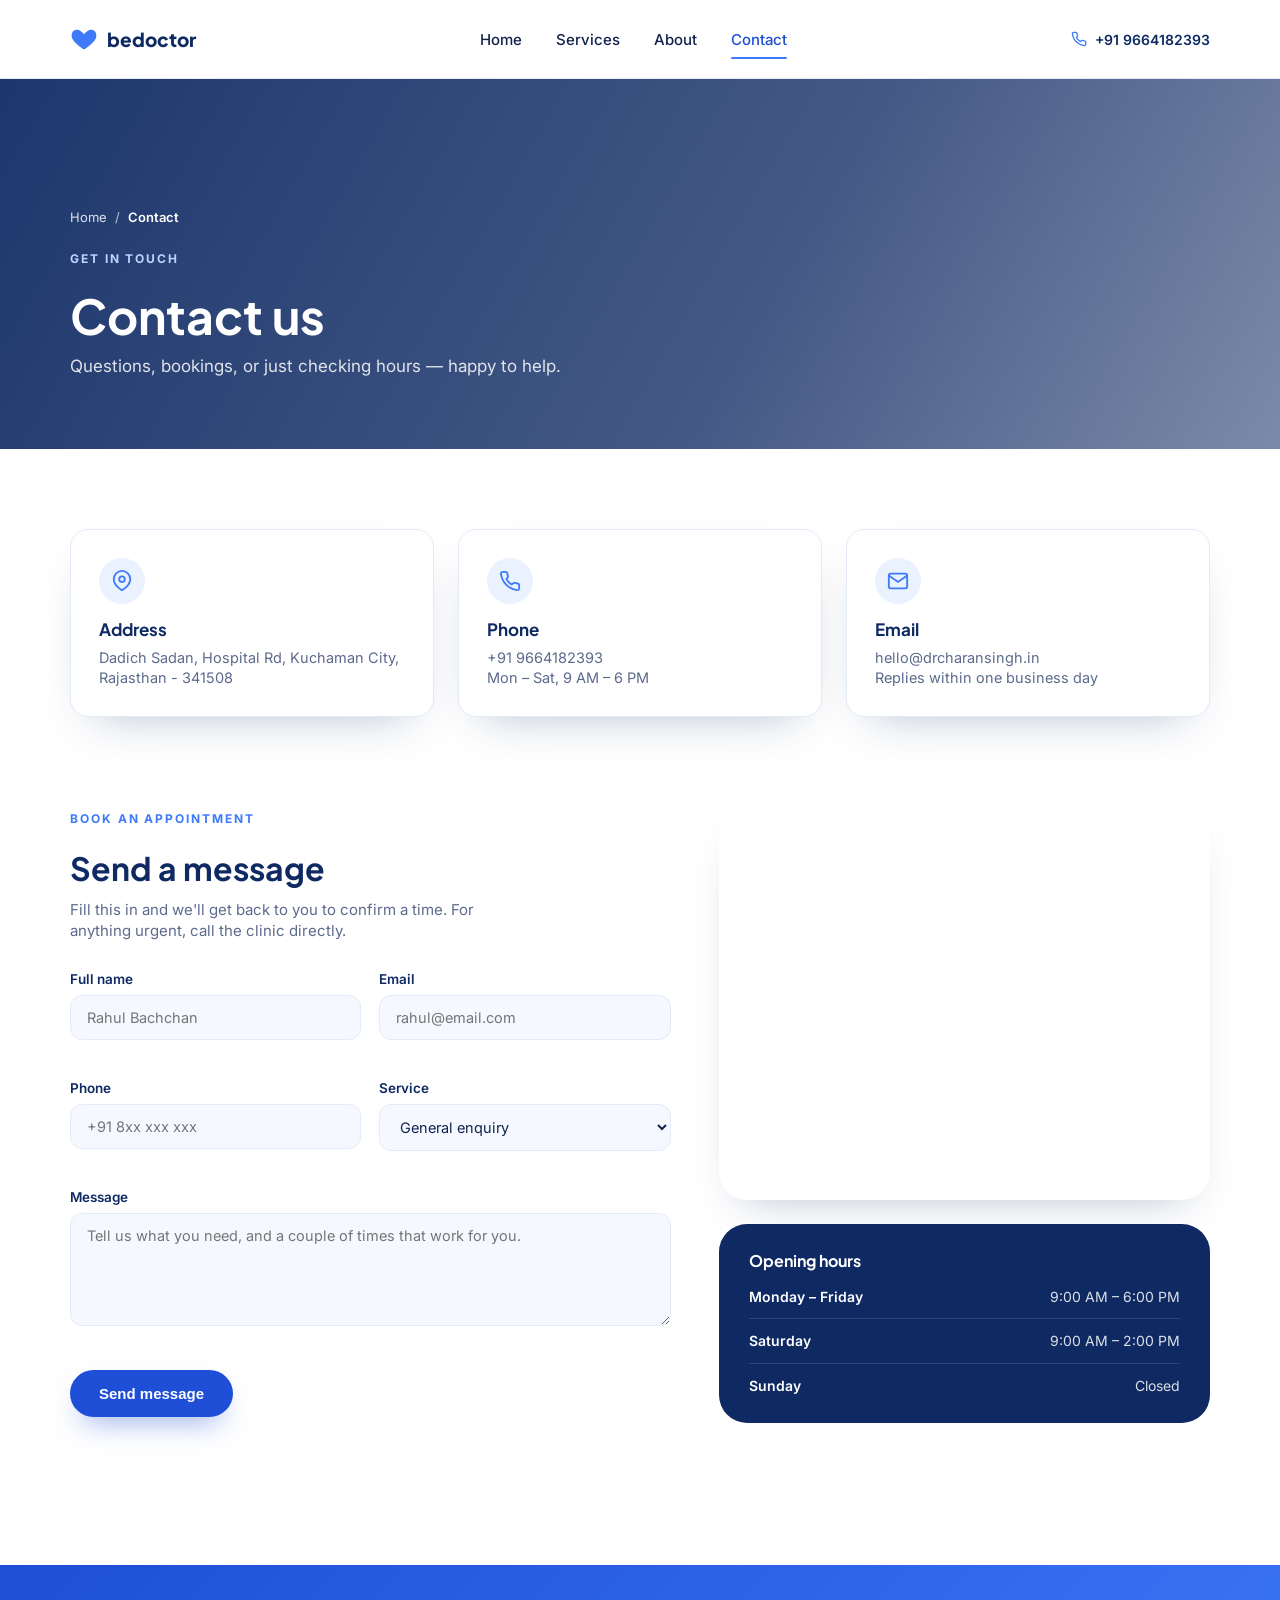
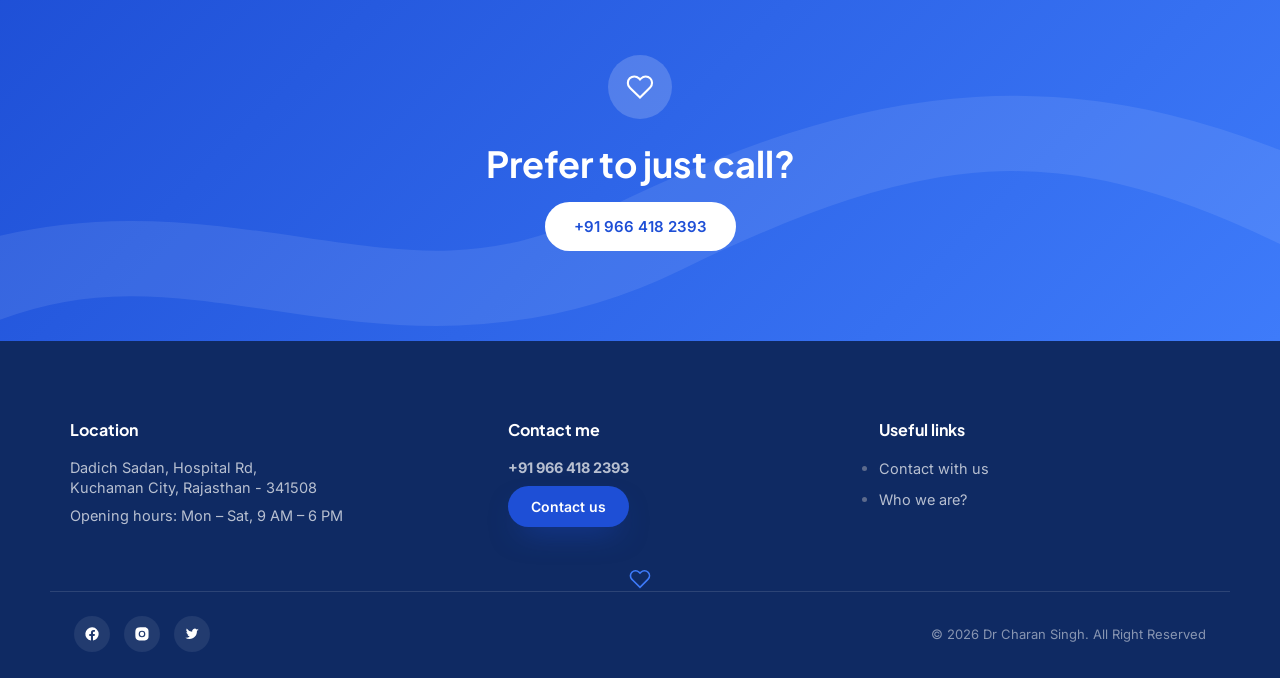
==== commit c5fb6911: "code updated" ====
--- a/contact.html
+++ b/contact.html
@@ -175,9 +175,6 @@
       <ul class="footer-links">
         <li><a href="contact.html">Contact with us</a></li>
         <li><a href="index.html#about">Who we are?</a></li>
-        <li><a href="#">Safety data sheets</a></li>
-        <li><a href="#">Job application</a></li>
-        <li><a href="#">Privacy policy</a></li>
       </ul>
     </div>
   </div>
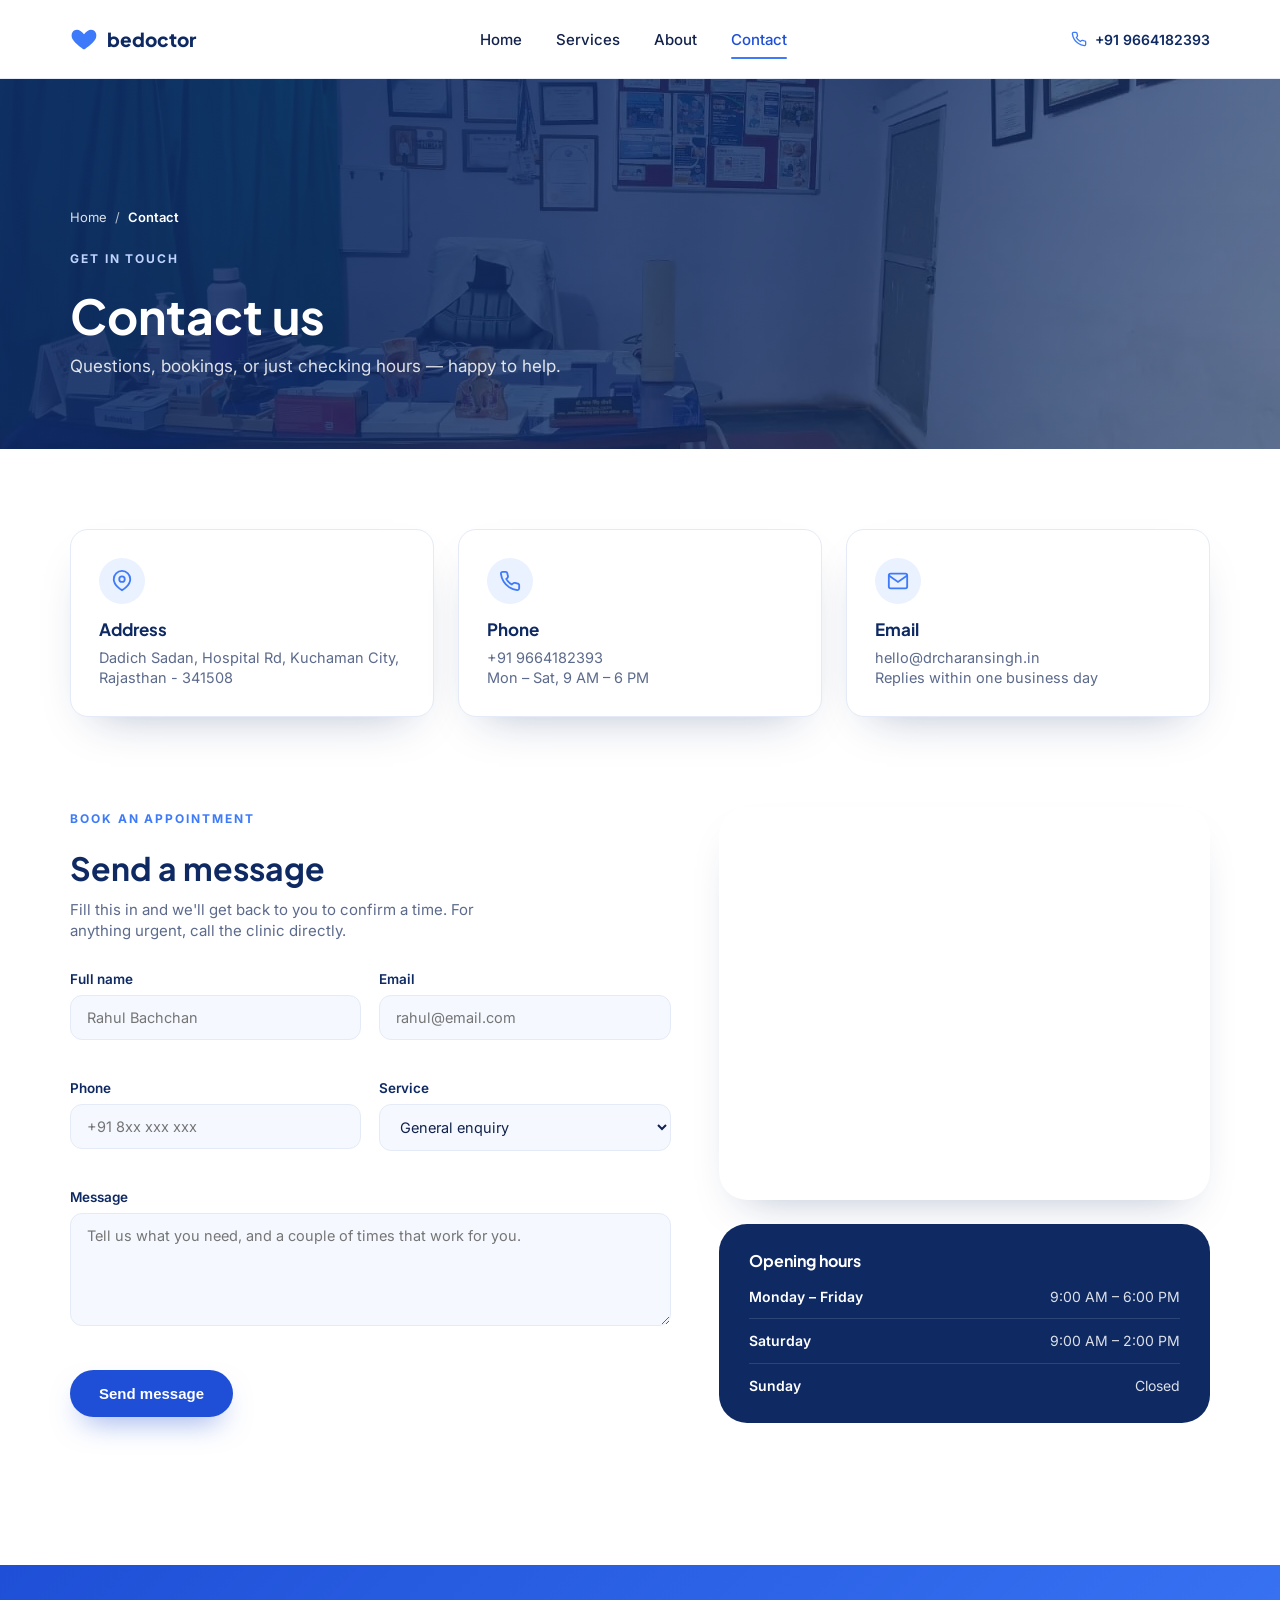
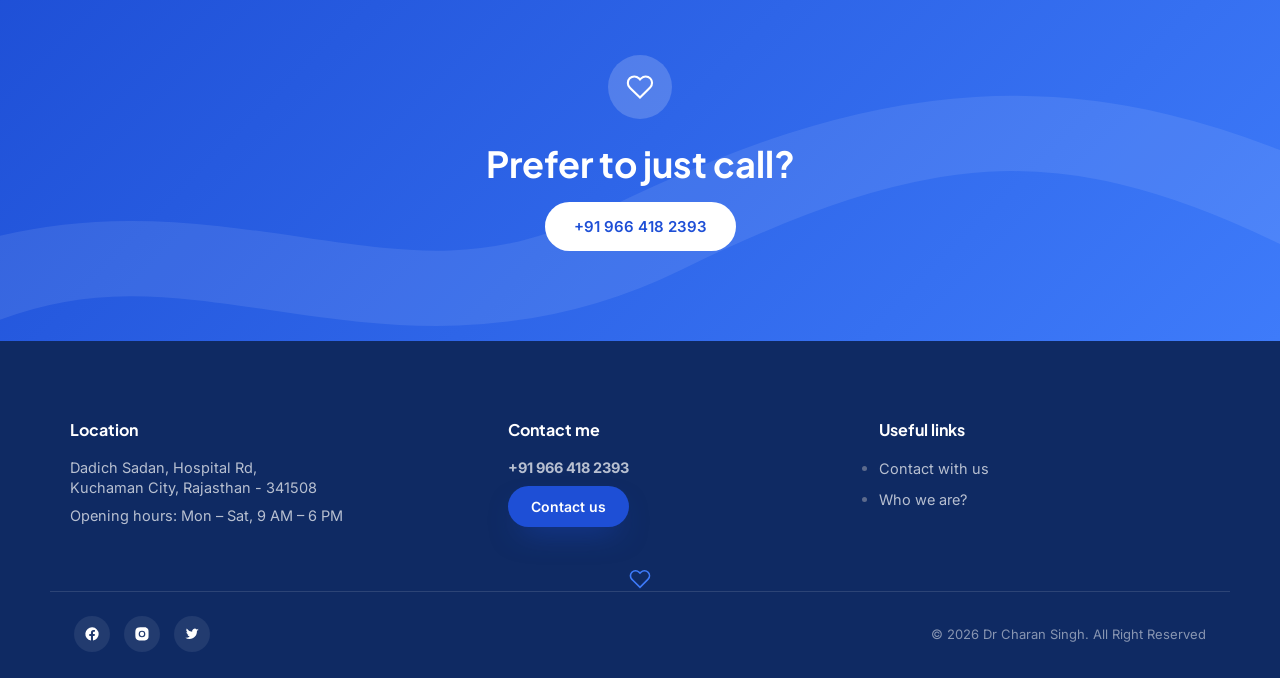
==== commit 6f40bd54: "code changes" ====
--- a/contact.html
+++ b/contact.html
@@ -42,7 +42,7 @@
 
 
 <section class="page-hero page-hero--compact">
-  <div class="page-hero-bg" style="background-image:url('https://images.unsplash.com/photo-1519494026892-80bbd2d6fd0d?auto=format&fit=crop&w=1400&q=80')"></div>
+  <div class="page-hero-bg" style="background-image:url('./images/dr-charan-singh-cabin-photo.webp')"></div>
   <div class="page-hero-overlay"></div>
   <div class="container page-hero-inner">
     <nav class="breadcrumb" aria-label="Breadcrumb">
--- a/styles.css
+++ b/styles.css
@@ -300,7 +300,7 @@
 /* =========================================================
    Pricing
 ========================================================= */
-.pricing{ padding:100px 0; background:var(--blue-050); }
+.pricing{ padding:90px 0; background:var(--blue-050); }
 .pricing-grid{
   display:grid;
   grid-template-columns:repeat(3,1fr);
@@ -343,7 +343,7 @@
 /* =========================================================
    Patients
 ========================================================= */
-.patients{ padding:110px 0; background: var(--blue-050);}
+.patients{ padding:60px 0; background: var(--blue-050);}
 .patients-grid{
   display:grid;
   grid-template-columns:1fr 1fr;
@@ -377,6 +377,93 @@
 }
 .rating-num{ font-family:var(--font-display); font-weight:800; color:var(--blue-500); font-size:18px; }
 .rating-label{ font-size:11.5px; color:var(--ink-soft); max-width:110px; line-height:1.3; }
+
+/* =========================================================
+   Patients Slider
+========================================================= */
+.pricing-slider {
+  position: relative;
+  display: flex;
+  align-items: center;
+  gap: 12px;
+}
+
+.pricing-track {
+  display: flex;
+  gap: 24px;
+  overflow-x: auto;
+  scroll-snap-type: x mandatory;
+  scroll-behavior: smooth;
+  padding: 8px 4px 24px;
+  -ms-overflow-style: none;
+  scrollbar-width: none;
+}
+
+.pricing-track::-webkit-scrollbar {
+  display: none;
+}
+
+.pricing-track .price-card {
+  flex: 0 0 calc(33.333% - 16px);
+  scroll-snap-align: start;
+}
+
+.slider-arrow {
+  flex-shrink: 0;
+  width: 44px;
+  height: 44px;
+  border-radius: 50%;
+  border: 1px solid #e2e6ee;
+  background: #fff;
+  color: #3E7BFA;
+  display: flex;
+  align-items: center;
+  justify-content: center;
+  cursor: pointer;
+  transition: background 0.2s, color 0.2s, border-color 0.2s;
+}
+
+.slider-arrow:hover {
+  background: #3E7BFA;
+  color: #fff;
+  border-color: #3E7BFA;
+}
+
+.slider-arrow:disabled {
+  opacity: 0.35;
+  cursor: default;
+  pointer-events: none;
+}
+
+.slider-dots {
+  display: flex;
+  justify-content: center;
+  gap: 8px;
+  margin-top: 8px;
+}
+
+.slider-dots button {
+  width: 8px;
+  height: 8px;
+  border-radius: 50%;
+  border: none;
+  background: #d7dce6;
+  cursor: pointer;
+  padding: 0;
+  transition: background 0.2s, transform 0.2s;
+}
+
+.slider-dots button.active {
+  background: #3E7BFA;
+  transform: scale(1.3);
+}
+
+.stars{
+  color:#ffb400;
+  margin-bottom:15px;
+}
+ 
+
 
 /* =========================================================
    CTA
@@ -434,7 +521,7 @@
   position:relative;
   overflow:hidden;
   color:var(--white);
-  padding:150px 0 90px;
+  padding:110px 0 110px;
 }
 .page-hero--compact{ padding:130px 0 70px; }
 .page-hero-bg{
@@ -667,10 +754,14 @@
   .why-inner--light .why-points{ grid-template-columns:1fr; }
   .contact-main-grid{ grid-template-columns:1fr; }
   .contact-info-grid{ grid-template-columns:1fr; }
+  .service-detail {padding-top:60px;padding-bottom: 60px;}
+  .page-hero{ padding:80px 0 80px; }
 }
 
 @media screen and (max-width: 480px){
-  .page-hero{ padding:130px 0 60px; }
+  .page-hero{ padding:60px 0 60px; }
   .form-row{ grid-template-columns:1fr; }
   .contact-form .btn{ width:100%; }
-}
+  .service-detail {padding-top:60px;padding-bottom: 60px;}
+  .why-inner{gap:30px}
+}
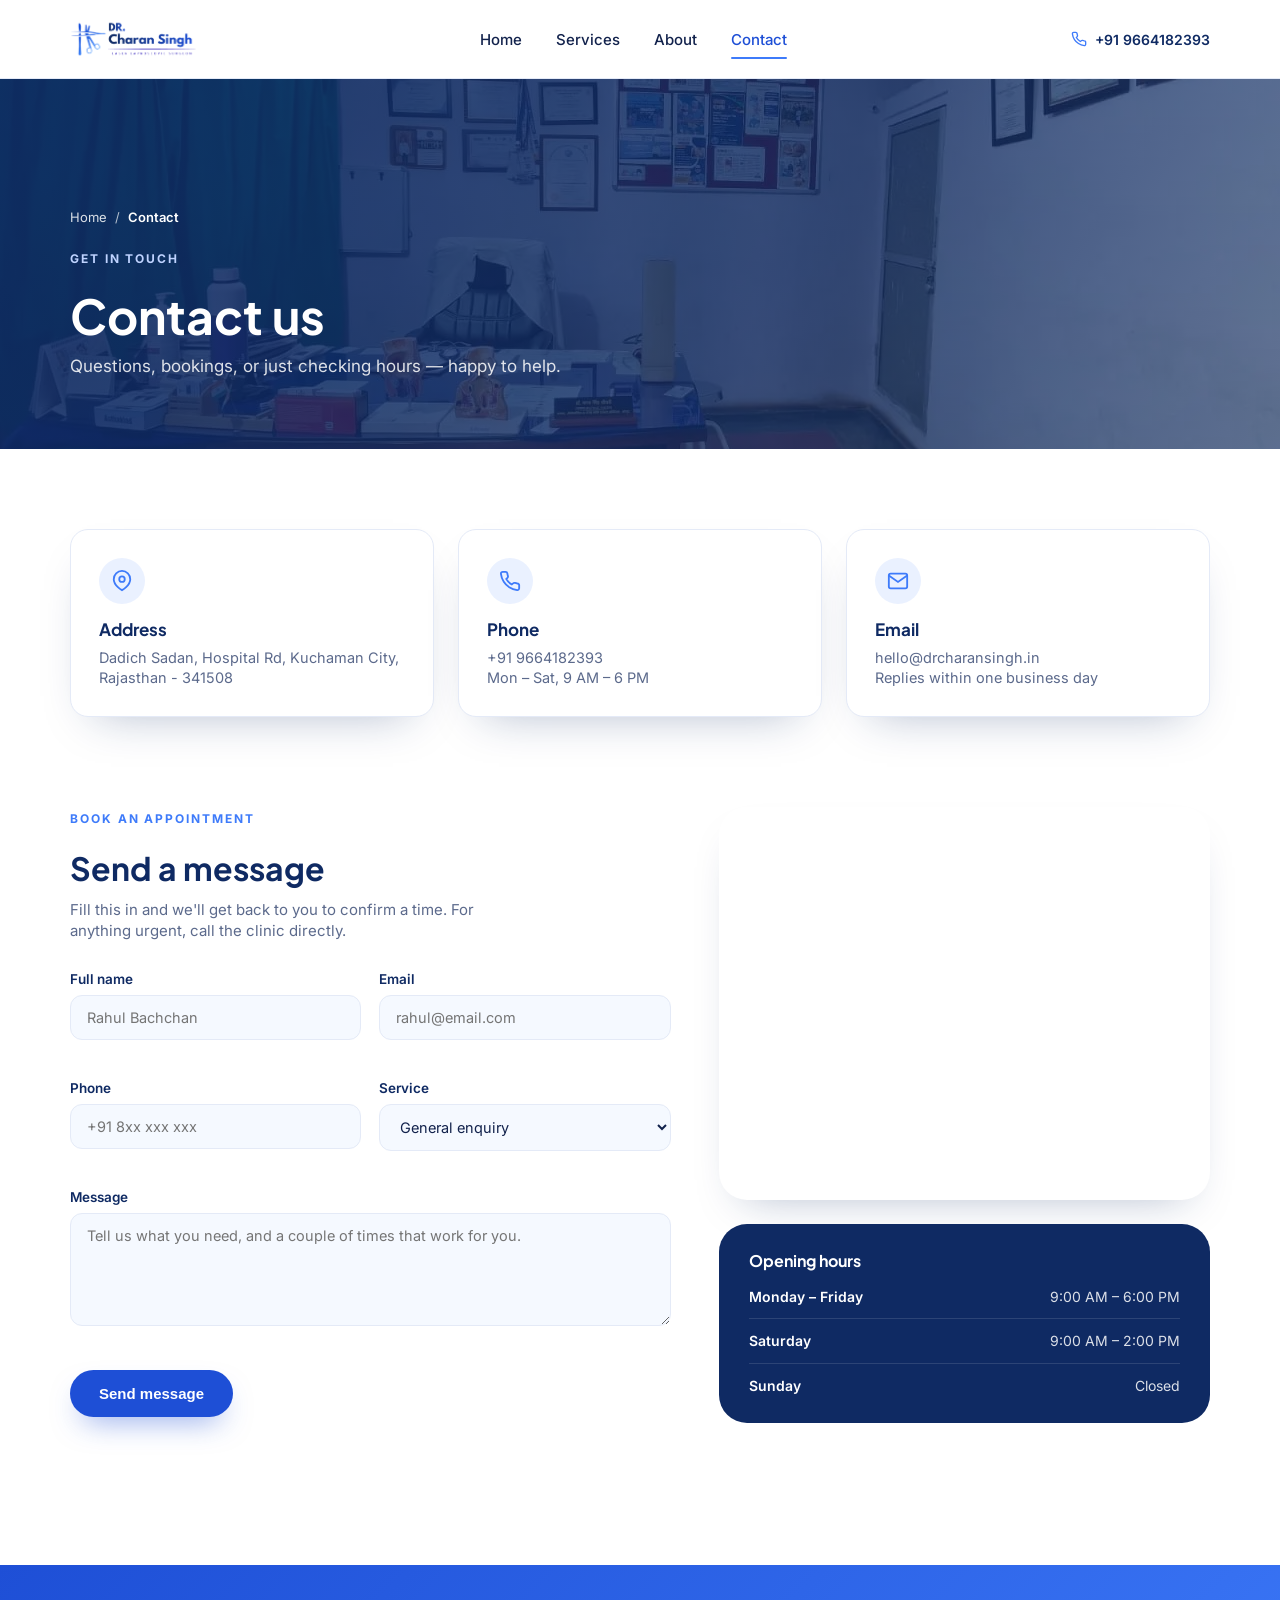
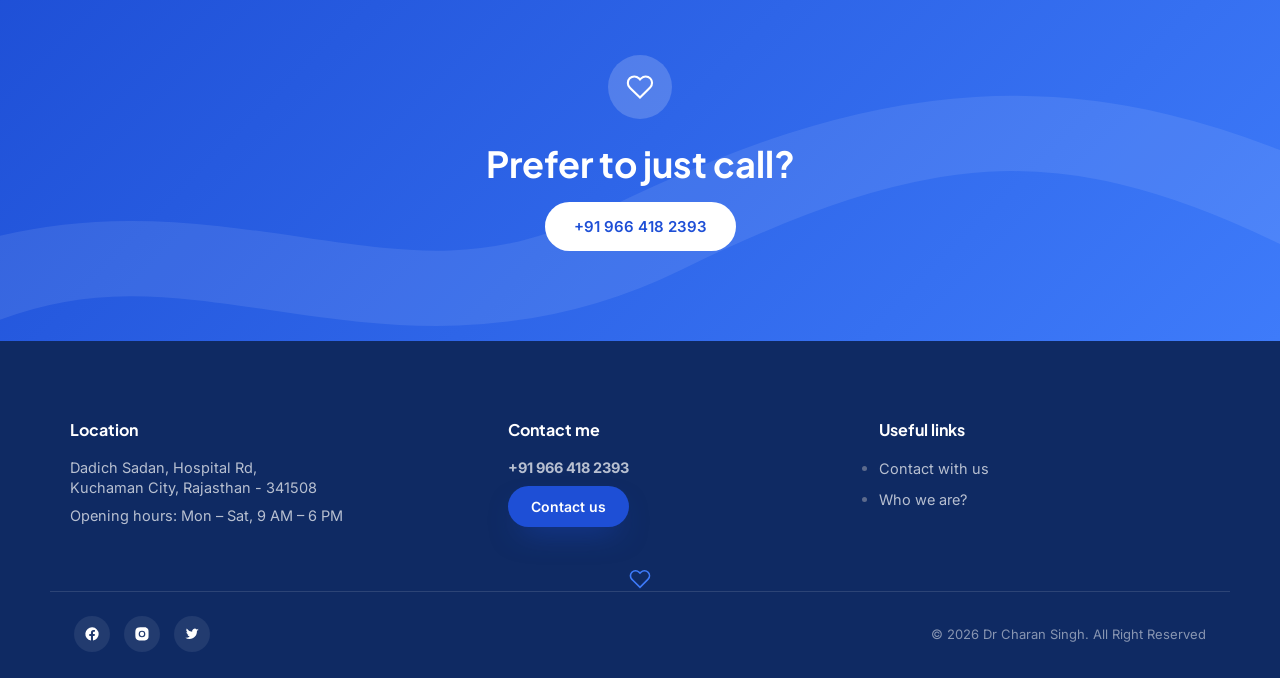
==== commit 29dc4ba8: "website code updated" ====
--- a/contact.html
+++ b/contact.html
@@ -13,12 +13,8 @@
 
 <header class="site-header" id="siteHeader">
   <div class="container header-inner">
-    <a href="index.html" class="logo">
-      <svg width="28" height="28" viewBox="0 0 24 24" fill="none" xmlns="http://www.w3.org/2000/svg">
-        <path d="M12 21s-7.5-4.7-10-9.3C.4 8.1 2 4 6 4c2.2 0 3.7 1.3 6 4 2.3-2.7 3.8-4 6-4 4 0 5.6 4.1 4 7.7C19.5 16.3 12 21 12 21z" fill="url(#g)"/>
-        <defs><linearGradient id="g" x1="0" y1="0" x2="24" y2="24"><stop stop-color="#3E7BFA"/><stop offset="1" stop-color="#1E4FD6"/></linearGradient></defs>
-      </svg>
-      <span>bedoctor</span>
+    <a href="/" class="logo-icon">
+      <img src="./images/dr-charan-logo.png" alt="dr charan singh logo">
     </a>
 
     <nav class="main-nav" id="mainNav">
--- a/styles.css
+++ b/styles.css
@@ -120,7 +120,8 @@
   display:flex; align-items:center; justify-content:space-between;
   height:78px;
 }
-.logo{ display:flex; align-items:center; gap:9px; font-family:var(--font-display); font-weight:800; font-size:19px; color:var(--blue-900); }
+.logo-icon{ display:flex; align-items:center; height:100%; }
+.logo-icon img{ height: 46px; width:auto; max-width:none; object-fit: contain; }
 .main-nav{ display:flex; align-items:center; gap:34px; }
 .main-nav a{ font-size:15px; font-weight:500; color:var(--ink); position:relative; padding:6px 0; }
 .main-nav a.active,
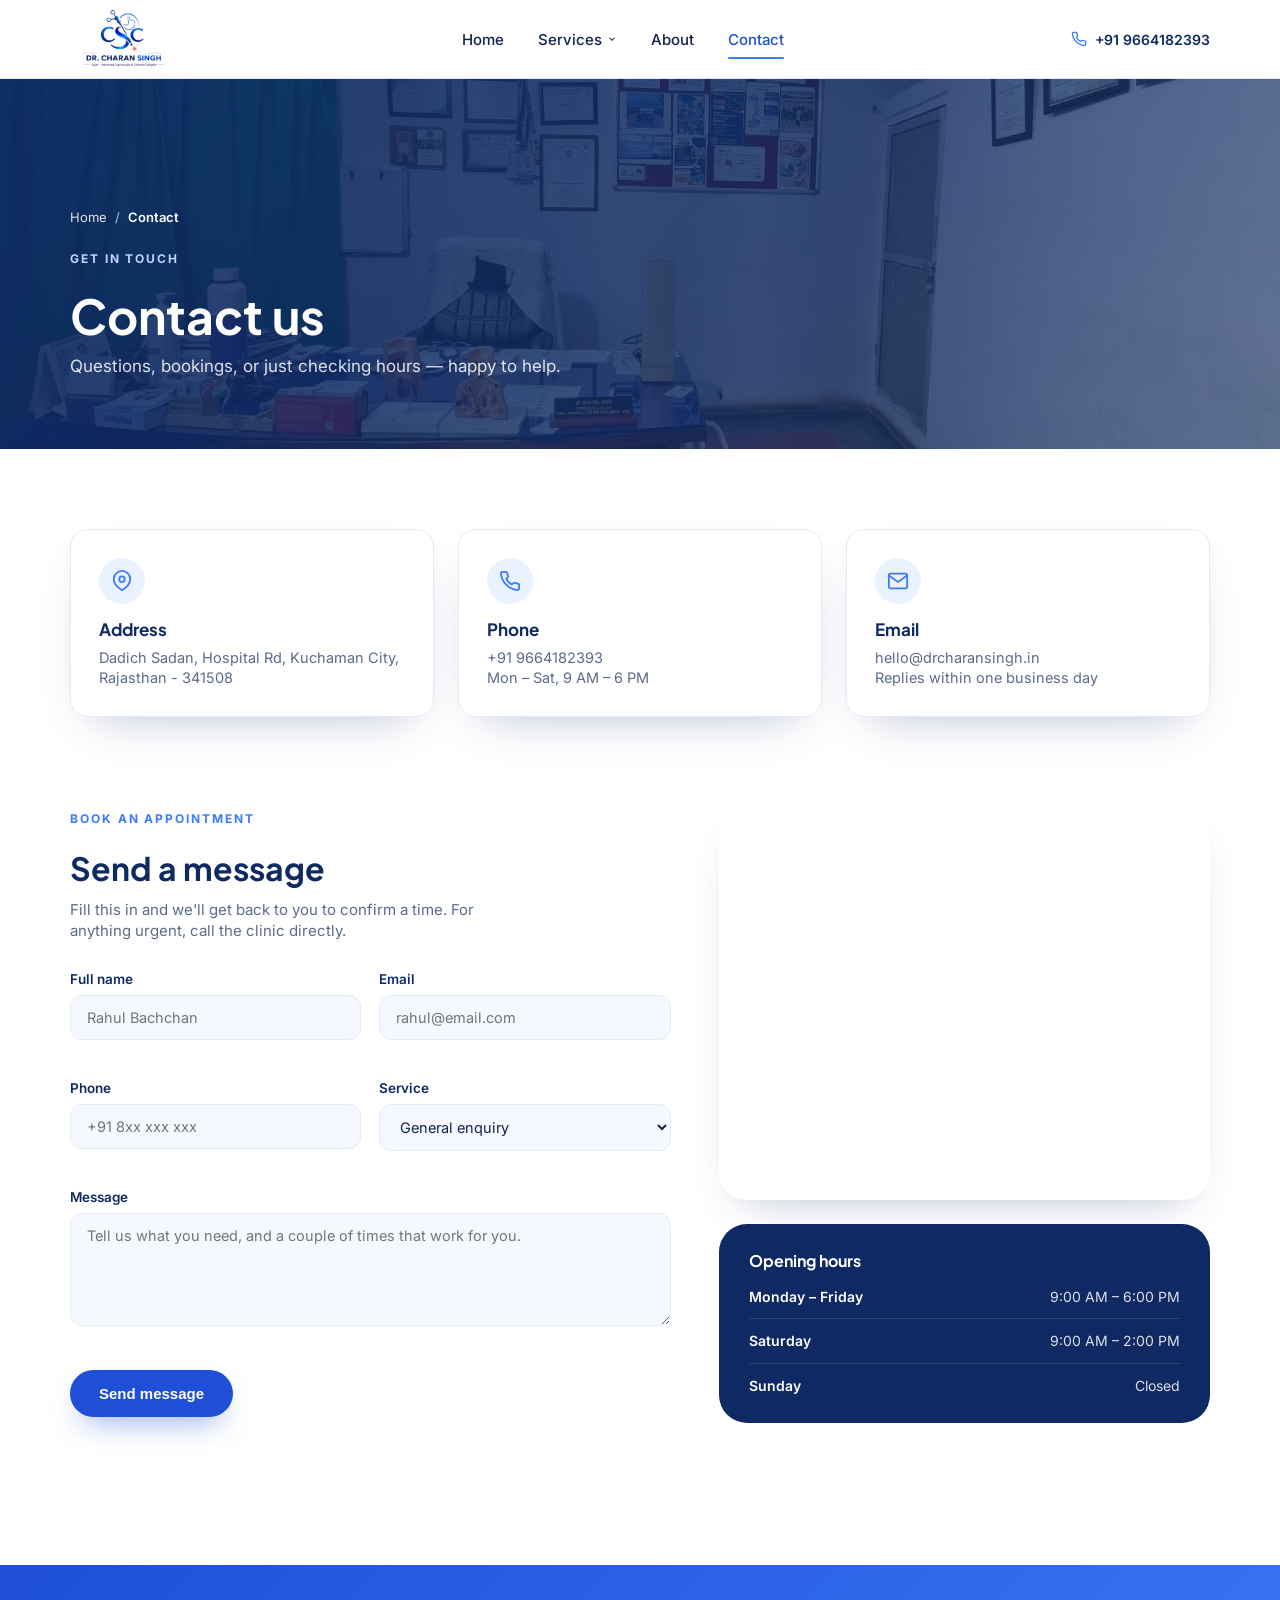
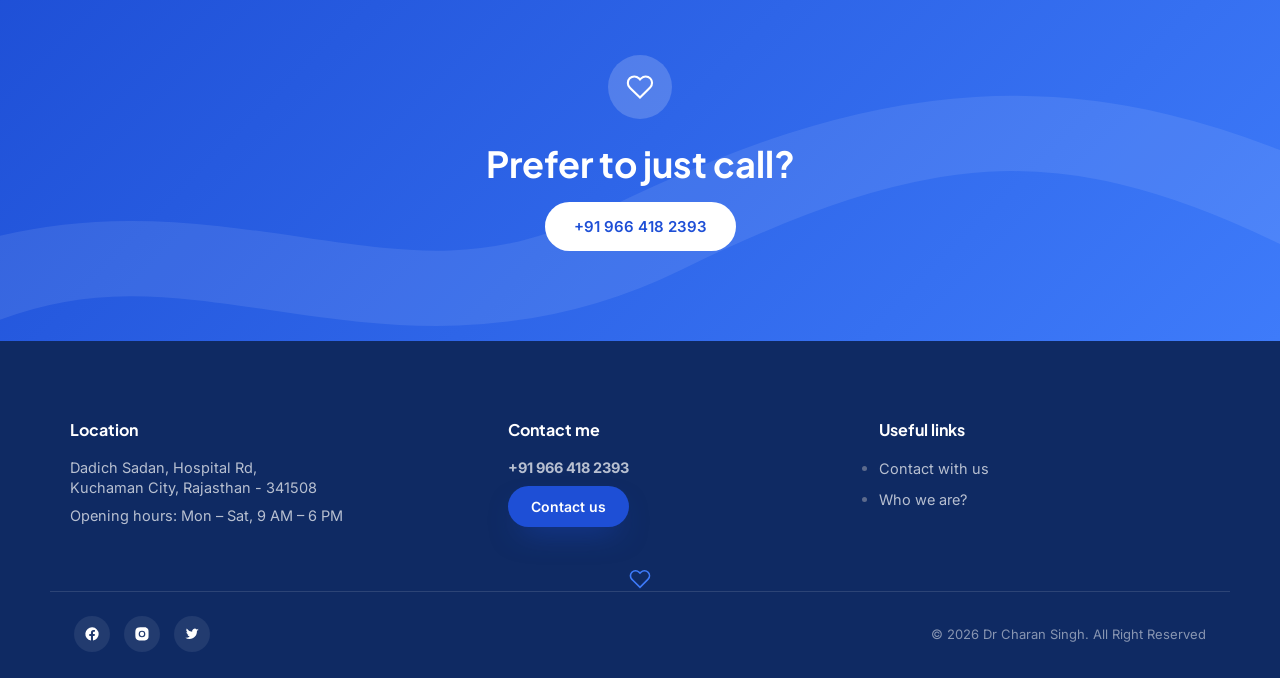
==== commit 22e75981: "first live push" ====
--- a/contact.html
+++ b/contact.html
@@ -14,12 +14,30 @@
 <header class="site-header" id="siteHeader">
   <div class="container header-inner">
     <a href="/" class="logo-icon">
-      <img src="./images/dr-charan-logo.png" alt="dr charan singh logo">
+        <img src="./images/dr-charan-singn-choudhary-logo.png" alt="dr charan singh logo">
     </a>
+    <link rel="icon" type="image/png" href="/images/dr-charan-singh-favicon.png">
 
     <nav class="main-nav" id="mainNav">
       <a href="index.html">Home</a>
-      <a href="index.html#services">Services</a>
+
+      <div class="nav-item has-dropdown" id="servicesNavItem">
+        <a href="index.html#services" class="nav-dropdown-toggle" id="servicesToggle" aria-expanded="false">
+          Services
+          <svg class="chevron" width="10" height="10" viewBox="0 0 24 24" fill="none" stroke="currentColor" stroke-width="2.5">
+            <path d="M6 9l6 6 6-6" />
+          </svg>
+        </a>
+        <div class="nav-dropdown">
+          <a href="laser-piles-treatment.html">Laser Piles Treatment</a>
+          <a href="laser-fistula-fissure-surgery.html">Laser Fistula &amp; Fissure Surgery</a>
+          <a href="varicose-vein-laser-treatment.html">Varicose Vein Laser Treatment</a>
+          <a href="laparoscopic-hernia-repair.html">Laparoscopic Hernia Repair</a>
+          <a href="gallbladder-appendix-surgery.html">Gallbladder &amp; Appendix Surgery</a>
+          <a href="general-and-emergency-surgery.html">General &amp; Emergency Surgery</a>
+        </div>
+      </div>
+
       <a href="index.html#about">About</a>
       <a href="contact.html" class="active">Contact</a>
     </nav>
@@ -189,6 +207,7 @@
   </div>
 </footer>
 
-<script src="script.js"></script>
+<script src="./javascripts/script.js"></script>
+<script src="./javascripts/services-dropdown.js"></script>
 </body>
 </html>
--- a/styles.css
+++ b/styles.css
@@ -121,7 +121,7 @@
   height:78px;
 }
 .logo-icon{ display:flex; align-items:center; height:100%; }
-.logo-icon img{ height: 46px; width:auto; max-width:none; object-fit: contain; }
+.logo-icon img{ height: 70px; width:auto; max-width:none; object-fit: contain; }
 .main-nav{ display:flex; align-items:center; gap:34px; }
 .main-nav a{ font-size:15px; font-weight:500; color:var(--ink); position:relative; padding:6px 0; }
 .main-nav a.active,
@@ -129,6 +129,48 @@
 .main-nav a.active::after{
   content:''; position:absolute; left:0; right:0; bottom:-4px; height:2px; background:var(--blue-500); border-radius:2px;
 }
+/* Services dropdown */
+.nav-item.has-dropdown{ position:relative; }
+.nav-dropdown-toggle{ display:inline-flex; align-items:center; gap:5px; }
+.nav-dropdown-toggle .chevron{ transition:transform .2s ease; pointer-events:none; }
+.nav-item.has-dropdown:hover .chevron,
+.nav-item.has-dropdown:focus-within .chevron{ transform:rotate(180deg); }
+
+/* invisible bridge: keeps :hover active while the cursor crosses the gap
+   between the toggle link and the dropdown panel below it */
+.nav-item.has-dropdown::after{
+  content:'';
+  position:absolute;
+  top:100%; left:50%;
+  transform:translateX(-50%);
+  width:280px; height:20px;
+  z-index:190;
+}
+
+.nav-dropdown{
+  position:absolute; top:calc(100% + 14px); left:50%;
+  transform:translateX(-50%) translateY(8px);
+  min-width:260px;
+  background:var(--white);
+  border-radius:var(--radius-md);
+  box-shadow:var(--shadow-card);
+  padding:10px;
+  display:flex; flex-direction:column; gap:2px;
+  opacity:0; visibility:hidden; pointer-events:none;
+  transition:opacity .2s ease, transform .2s ease, visibility .2s ease;
+  z-index:200;
+}
+.nav-item.has-dropdown:hover .nav-dropdown,
+.nav-item.has-dropdown:focus-within .nav-dropdown{
+  opacity:1; visibility:visible; pointer-events:auto;
+  transform:translateX(-50%) translateY(0);
+}
+.nav-dropdown a{
+  padding:10px 14px; border-radius:10px; font-size:14px; font-weight:500;
+  color:var(--ink); white-space:nowrap;
+}
+.nav-dropdown a:hover{ background:var(--blue-100); color:var(--blue-700); }
+
 .header-actions{ display:flex; align-items:center; gap:16px; }
 .header-phone{ display:flex; align-items:center; gap:8px; font-weight:600; font-size:14px; color:var(--blue-900); }
 .header-phone svg{ color:var(--blue-500); }
@@ -715,10 +757,37 @@
     background:var(--white); padding:20px 24px; gap:16px;
     border-bottom:1px solid var(--line);
   }
+  .nav-item.has-dropdown{ width:100%; }
+  .nav-dropdown-toggle{ width:100%; justify-content:space-between; }
+  .nav-item.has-dropdown.open .chevron{ transform:rotate(180deg); }
+  .nav-dropdown{
+    position:static; opacity:1; visibility:visible; pointer-events:auto;
+    transform:none; box-shadow:none; min-width:0;
+    max-height:0; overflow:hidden;
+    padding:0 0 0 14px; margin-top:0;
+    border-left:2px solid var(--blue-100);
+    transition:max-height .3s ease, margin-top .3s ease;
+  }
+  .nav-item.has-dropdown.open .nav-dropdown{
+    position: relative; max-height:400px; margin-top:6px; padding-top:4px; padding-bottom:4px;
+  }
+  .nav-dropdown a{ padding:8px 10px; font-size:13.5px; color:var(--ink-soft); }
+  .nav-dropdown a:hover{ background:var(--blue-100); color:var(--blue-700); }
+  .main-nav.is-open {align-items: flex-start;}
+
   .patients-photos{overflow: hidden;}
   .footer-grid{ grid-template-columns:1fr; }
   .hero, .quote-section, .specializations, .why-choose, .facility, .patients, .cta{padding-top: 50px; padding-bottom: 50px;}
   .site-footer { padding: 50px 20px 20px 20px;}
+
+  .pricing-slider{ gap:6px; }
+  .pricing-track{ gap:0; padding:8px 0 24px; }
+  .pricing-track .price-card{
+    flex:0 0 100%;
+    width:100%;
+    scroll-snap-align:center;
+  }
+  .slider-arrow{ width:36px; height:36px; }
 
 }
 
@@ -731,7 +800,7 @@
   .p1,.p2,.p3{ width:110px; height:140px; }
   .patients-photos{ height:240px; }
   .footer-bottom{ flex-direction:column; text-align:center; }
-  .quote-body p { font-size: 16px; font-weight: 500; line-height: 1.2; max-width: fit-content; }
+  .quote-body p { order:1; font-size: 16px; font-weight: 500; line-height: 1.2; max-width: fit-content; }
   .quote-section { padding: 50px 0; }
   .specializations { padding: 50px 0; }
   .why-choose{ padding-top: 50px; padding-bottom: 50px}
@@ -744,6 +813,17 @@
   .cta {padding-top: 50px; padding-bottom: 50px;}
   .site-footer {padding:50px 20px 35px 20px;}
 
+  .pricing{ padding:60px 0; }
+  .pricing-track .price-card{ padding:28px 22px; }
+
+  .main-nav.is-open{ padding:16px 18px; gap:12px; }
+  .nav-dropdown-toggle{ font-size:14px; }
+  .nav-dropdown{ padding-left:10px; }
+  .nav-item.has-dropdown.open .nav-dropdown{ position: relative; margin-top:4px; padding-top:2px; }
+  .nav-dropdown a{ padding:7px 8px; font-size:13px; }
+  .nav-dropdown a:hover{ background:var(--blue-100); color:var(--blue-700); }
+  .quote-avatar { order: 2; }
+
 }
 
 /* =========================================================
@@ -765,4 +845,4 @@
   .contact-form .btn{ width:100%; }
   .service-detail {padding-top:60px;padding-bottom: 60px;}
   .why-inner{gap:30px}
-}
+}
